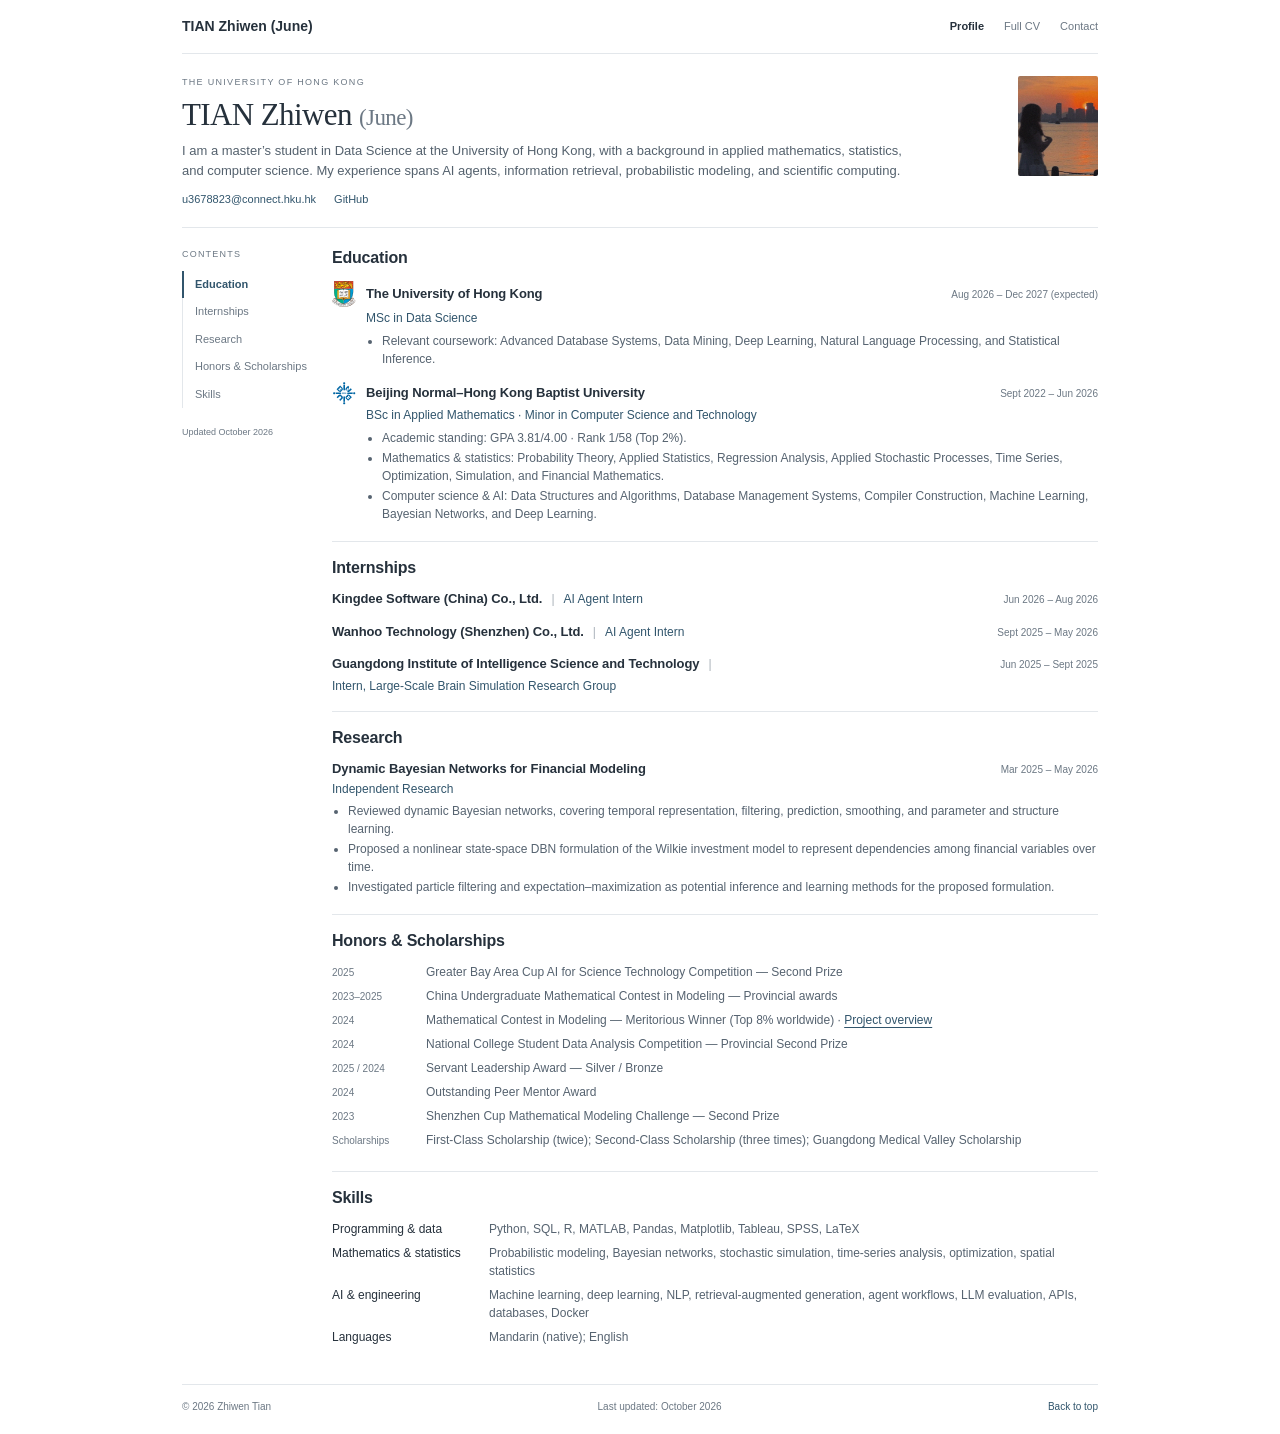
==== index.html @ c97e7b8b "style: narrow page width and sidebar spacing" ====
<!doctype html>
<html lang="en"><head><meta charset="utf-8"><meta name="viewport" content="width=device-width, initial-scale=1"><title>TIAN Zhiwen (June) | Curriculum Vitae</title><meta name="description" content="Zhiwen Tian (June) — MSc in Data Science at the University of Hong Kong. Education, internships, research, and projects."><meta name="theme-color" content="#ffffff"><link rel="icon" href="/favicon.svg" type="image/svg+xml"><link rel="stylesheet" href="/resume.css?v=20261024-width"><script src="/resume.js" defer></script></head><body><a class="skip-link" href="#main">Skip to content</a><div class="site-wrap"><header class="site-header"><a class="site-name" href="/">TIAN Zhiwen (June)</a><nav aria-label="Site navigation"><a href="/">Profile</a><a href="/cv.html">Full CV</a><a href="mailto:u3678823@connect.hku.hk">Contact</a></nav></header><main id="main"><section class="profile-header" id="top"><div><p class="overline">THE UNIVERSITY OF HONG KONG</p><h1>TIAN Zhiwen <span>(June)</span></h1><p class="bio">I am a master’s student in Data Science at the University of Hong Kong, with a background in applied mathematics, statistics, and computer science. My experience spans AI agents, information retrieval, probabilistic modeling, and scientific computing.</p><div class="profile-links"><a href="mailto:u3678823@connect.hku.hk">u3678823@connect.hku.hk</a><a href="https://github.com/quokka-lab">GitHub</a></div></div><img class="portrait" src="/personal.jpg" alt="Zhiwen Tian" width="116" height="144"></section><div class="content-grid"><aside class="section-index"><p>CONTENTS</p><nav aria-label="Main navigation"><a href="#education">Education</a><a href="#internships">Internships</a><a href="#research-experience">Research</a><a href="#awards">Honors &amp; Scholarships</a><a href="#skills">Skills</a></nav><span>Updated October 2026</span></aside><div class="resume-content"><section id="education" class="resume-section" aria-labelledby="heading-education"><h2 id="heading-education">Education</h2><article class="entry"><div class="entry-heading"><h3><span class="school-title"><img class="school-logo" src="/hku-emblem.svg" alt="The University of Hong Kong logo" loading="lazy"><span>The University of Hong Kong</span></span></h3><p class="date">Aug 2026 – Dec 2027 (expected)</p></div><p class="role">MSc in Data Science</p><ul><li>Relevant coursework: Advanced Database Systems, Data Mining, Deep Learning, Natural Language Processing, and Statistical Inference.</li></ul></article><article class="entry"><div class="entry-heading"><h3><span class="school-title"><img class="school-logo" src="/bnbu-emblem.svg" alt="Beijing Normal–Hong Kong Baptist University logo" loading="lazy"><span>Beijing Normal–Hong Kong Baptist University</span></span></h3><p class="date">Sept 2022 – Jun 2026</p></div><p class="role">BSc in Applied Mathematics · Minor in Computer Science and Technology</p><ul><li>Academic standing: GPA 3.81/4.00 · Rank 1/58 (Top 2%).</li><li>Mathematics &amp; statistics: Probability Theory, Applied Statistics, Regression Analysis, Applied Stochastic Processes, Time Series, Optimization, Simulation, and Financial Mathematics.</li><li>Computer science &amp; AI: Data Structures and Algorithms, Database Management Systems, Compiler Construction, Machine Learning, Bayesian Networks, and Deep Learning.</li></ul></article></section><section id="internships" class="resume-section" aria-labelledby="heading-internships"><h2 id="heading-internships">Internships</h2><article class="entry"><div class="entry-heading"><div class="internship-label"><h3>Kingdee Software (China) Co., Ltd.</h3><span class="role-separator" aria-hidden="true">|</span><p class="role">AI Agent Intern</p></div><p class="date">Jun 2026 – Aug 2026</p></div></article><article class="entry"><div class="entry-heading"><div class="internship-label"><h3>Wanhoo Technology (Shenzhen) Co., Ltd.</h3><span class="role-separator" aria-hidden="true">|</span><p class="role">AI Agent Intern</p></div><p class="date">Sept 2025 – May 2026</p></div></article><article class="entry"><div class="entry-heading"><div class="internship-label"><h3>Guangdong Institute of Intelligence Science and Technology</h3><span class="role-separator" aria-hidden="true">|</span><p class="role">Intern, Large-Scale Brain Simulation Research Group</p></div><p class="date">Jun 2025 – Sept 2025</p></div></article></section><section id="research-experience" class="resume-section" aria-labelledby="heading-research-experience"><h2 id="heading-research-experience">Research</h2><article class="entry"><div class="entry-heading"><h3>Dynamic Bayesian Networks for Financial Modeling</h3><p class="date">Mar 2025 – May 2026</p></div><p class="role">Independent Research</p><ul><li>Reviewed dynamic Bayesian networks, covering temporal representation, filtering, prediction, smoothing, and parameter and structure learning.</li><li>Proposed a nonlinear state-space DBN formulation of the Wilkie investment model to represent dependencies among financial variables over time.</li><li>Investigated particle filtering and expectation–maximization as potential inference and learning methods for the proposed formulation.</li></ul></article></section><section id="awards" class="resume-section" aria-labelledby="heading-awards"><h2 id="heading-awards">Honors &amp; Scholarships</h2><ul class="awards-list"><li><span class="award-year">2025</span><span>Greater Bay Area Cup AI for Science Technology Competition — Second Prize</span></li><li><span class="award-year">2023–2025</span><span>China Undergraduate Mathematical Contest in Modeling — Provincial awards</span></li><li><span class="award-year">2024</span><span>Mathematical Contest in Modeling — Meritorious Winner (Top 8% worldwide) · <a href="/mcm.html">Project overview</a></span></li><li><span class="award-year">2024</span><span>National College Student Data Analysis Competition — Provincial Second Prize</span></li><li><span class="award-year">2025 / 2024</span><span>Servant Leadership Award — Silver / Bronze</span></li><li><span class="award-year">2024</span><span>Outstanding Peer Mentor Award</span></li><li><span class="award-year">2023</span><span>Shenzhen Cup Mathematical Modeling Challenge — Second Prize</span></li><li><span class="award-year">Scholarships</span><span>First-Class Scholarship (twice); Second-Class Scholarship (three times); Guangdong Medical Valley Scholarship</span></li></ul></section><section id="skills" class="resume-section" aria-labelledby="heading-skills"><h2 id="heading-skills">Skills</h2><dl class="skills-list"><div><dt>Programming &amp; data</dt><dd>Python, SQL, R, MATLAB, Pandas, Matplotlib, Tableau, SPSS, LaTeX</dd></div><div><dt>Mathematics &amp; statistics</dt><dd>Probabilistic modeling, Bayesian networks, stochastic simulation, time-series analysis, optimization, spatial statistics</dd></div><div><dt>AI &amp; engineering</dt><dd>Machine learning, deep learning, NLP, retrieval-augmented generation, agent workflows, LLM evaluation, APIs, databases, Docker</dd></div><div><dt>Languages</dt><dd>Mandarin (native); English</dd></div></dl></section></div></div></main><footer class="site-footer"><span>© 2026 Zhiwen Tian</span><span>Last updated: October 2026</span><a href="#top">Back to top</a></footer></div></body></html>
---- resume.css ----
:root{--ink:#26313c;--muted:#6c7884;--accent:#31556c;--line:#e3e7eb;--sans:-apple-system,BlinkMacSystemFont,"Segoe UI",Arial,sans-serif}
*{box-sizing:border-box}html{scroll-behavior:smooth;scroll-padding-top:20px}body{margin:0;background:#fff;color:var(--ink);font:13px/1.5 var(--sans);-webkit-font-smoothing:antialiased}a{color:var(--accent);text-decoration:none}a:hover{text-decoration:underline;text-underline-offset:3px}a:focus-visible,button:focus-visible{outline:2px solid var(--accent);outline-offset:3px}[hidden]{display:none!important}
.site-wrap{max-width:980px;margin:auto;padding:0 32px}.skip-link{position:fixed;top:-100px;left:16px;z-index:10;background:white;padding:8px}.skip-link:focus{top:8px}
.site-header{min-height:54px;display:flex;justify-content:space-between;align-items:center;gap:16px;border-bottom:1px solid var(--line)}.site-name{font-size:14px;font-weight:650;color:var(--ink)}.site-header nav{display:flex;gap:20px}.site-header nav a{font-size:11px;color:var(--muted)}.site-header nav a[aria-current]{color:var(--ink);font-weight:600}
.profile-header{display:grid;grid-template-columns:minmax(0,1fr) 80px;gap:32px;padding:22px 0 20px;border-bottom:1px solid var(--line)}.overline{font-size:9px;letter-spacing:1.3px;color:var(--muted);margin:0 0 6px}h1{font:500 31px/1.2 Georgia,serif;letter-spacing:-.6px;margin:0 0 8px}h1 span{font-size:23px;color:var(--muted)}.bio{max-width:740px;margin:0 0 10px;color:#54616d;font-size:13px;line-height:1.55}.portrait{width:80px;height:100px;object-fit:cover;border-radius:2px}.profile-links{display:flex;flex-wrap:wrap;gap:6px 18px;font-size:11px}
.content-grid{display:grid;grid-template-columns:128px minmax(0,1fr);gap:22px;padding-top:20px}.section-index{position:sticky;top:20px;align-self:start;max-height:calc(100dvh - 40px);overflow:auto}.section-index>p{font-size:9px;letter-spacing:1.2px;color:var(--muted);margin:0 0 9px}.section-index nav{display:flex;flex-direction:column;border-left:1px solid var(--line)}.section-index nav a{padding:6px 0 6px 11px;margin-left:-1px;border-left:2px solid transparent;color:var(--muted);font-size:11px;line-height:1.4}.section-index nav a[aria-current]{border-left-color:var(--accent);color:var(--accent);font-weight:600}.section-index nav a:hover{background:#f7f9fa;text-decoration:none}.section-index>span{display:block;font-size:9px;color:var(--muted);margin-top:18px}.resume-content{min-width:0}
.resume-section{padding-bottom:16px;margin-bottom:16px;border-bottom:1px solid var(--line)}.resume-section:last-child{border:0}.resume-section>h2{font-size:16px;line-height:1.3;font-weight:650;letter-spacing:-.2px;margin:0 0 11px}.entry{margin-bottom:14px}.entry:last-child{margin-bottom:0}.entry-heading{display:flex;align-items:baseline;justify-content:space-between;gap:4px 16px}.entry h3{font-size:13px;line-height:1.45;font-weight:600;margin:0;letter-spacing:-.1px}.date{flex-shrink:0;font-size:10px;color:var(--muted);margin:0;font-variant-numeric:tabular-nums}.role{font-size:12px;line-height:1.4;color:var(--accent);margin:2px 0 5px}.entry ul{padding-left:16px;margin:0;color:#566370;font-size:12px;line-height:1.5}.entry li{margin:2px 0}.entry ul:empty{display:none}.school-title{display:flex;align-items:center;gap:9px}.school-logo{display:block;flex:0 0 25px;width:25px;height:28px;object-fit:contain}.school-logo[src*="bnbu"]{width:23px;height:23px;flex-basis:23px;margin:0 1px}#education .entry-heading{align-items:center}#education .role,#education .entry ul{margin-left:34px}
.awards-list{list-style:none;margin:0;padding:0}.awards-list li{display:grid;grid-template-columns:82px minmax(0,1fr);gap:12px;margin-bottom:6px;font-size:12px;color:#566370}.award-year{font-size:10px;color:var(--muted);padding-top:2px}.awards-list a{text-decoration:underline;text-underline-offset:3px}.skills-list{margin:0}.skills-list>div{display:grid;grid-template-columns:145px minmax(0,1fr);gap:12px;margin-bottom:6px;font-size:12px}.skills-list dt{font-weight:500}.skills-list dd{margin:0;color:#566370}.site-footer{display:flex;justify-content:space-between;gap:12px;border-top:1px solid var(--line);padding:14px 0 20px;font-size:10px;color:var(--muted)}
@media(max-width:900px){.entry-heading{display:block}.date{margin-top:3px}#education .date{margin-left:34px}.site-wrap{padding:0 24px}.content-grid{grid-template-columns:120px minmax(0,1fr);gap:24px}.skills-list>div{grid-template-columns:125px minmax(0,1fr)}}
@media(max-width:600px){.site-wrap{padding:0 16px}.site-header{min-height:50px}.site-name{font-size:12px}.site-header nav{gap:12px}.profile-header{grid-template-columns:minmax(0,1fr) 62px;gap:16px;padding:18px 0 16px}.portrait{width:62px;height:78px}h1{font-size:28px}h1 span{font-size:20px}.bio{font-size:12px}.content-grid{grid-template-columns:92px minmax(0,1fr);gap:16px;padding-top:17px}.section-index nav a{font-size:10px;padding:6px 0 6px 8px}.section-index>span{display:none}.resume-section>h2{font-size:15px}.entry h3{font-size:12px}.school-title{gap:7px}.school-logo{flex-basis:22px;width:22px;height:25px}.school-logo[src*="bnbu"]{flex-basis:20px;width:20px;height:20px}#education .role,#education .entry ul,#education .date{margin-left:0}.skills-list>div{display:block}.skills-list dt{margin-bottom:2px}.awards-list li{grid-template-columns:1fr;gap:1px;margin-bottom:7px}.resume-content{overflow-wrap:break-word}.site-footer{flex-wrap:wrap}}
@media(max-width:380px){.portrait{display:none}.profile-header{display:block}.content-grid{grid-template-columns:80px minmax(0,1fr);gap:12px}.site-header nav{gap:8px}}
@media(prefers-reduced-motion:reduce){html{scroll-behavior:auto}}
@media print{@page{margin:16mm}body{font-size:10pt;line-height:1.45}.site-wrap{max-width:none;padding:0}.site-header,.section-index,.portrait,.project-pagination,.site-footer,.skip-link,.profile-links button{display:none!important}.profile-header{display:block;padding:0 0 16px}.overline{font-size:8pt}h1{font-size:25pt}.position{font-size:12pt}.bio{font-size:10pt;line-height:1.5}.content-grid{display:block;padding-top:18px}.resume-section{margin-bottom:16px;padding-bottom:16px}.resume-section>h2{font-size:14pt;margin-bottom:12px;break-after:avoid}.entry,.awards-list li,.skills-list>div{break-inside:avoid}.entry{margin-bottom:16px}.entry h3{font-size:10pt}.entry ul{font-size:9pt;line-height:1.5}.role,.date{font-size:9pt}.entry-heading{display:flex}.entry[hidden]{display:block!important}.report-link{font-size:8pt}.awards-list li,.skills-list>div{font-size:9pt}.profile-links{font-size:9pt}.profile-links a[href$='/cv/']{display:none}a{color:#202936}}

/* Internship: organization | role, with dates aligned to the far right. */
#internships .entry-heading{display:flex;align-items:baseline;justify-content:space-between;gap:6px 20px}
.internship-label{display:flex;align-items:baseline;flex-wrap:wrap;gap:4px 9px;min-width:0}
#internships .role{margin:0}
.role-separator{color:#a9b1b9;font-size:12px}
#internships .date{margin:0;text-align:right;white-space:nowrap;margin-left:auto}
@media(max-width:600px){#internships .entry-heading{flex-wrap:wrap;gap:4px}#internships .date{font-size:10px}.internship-label{gap:3px 6px}}
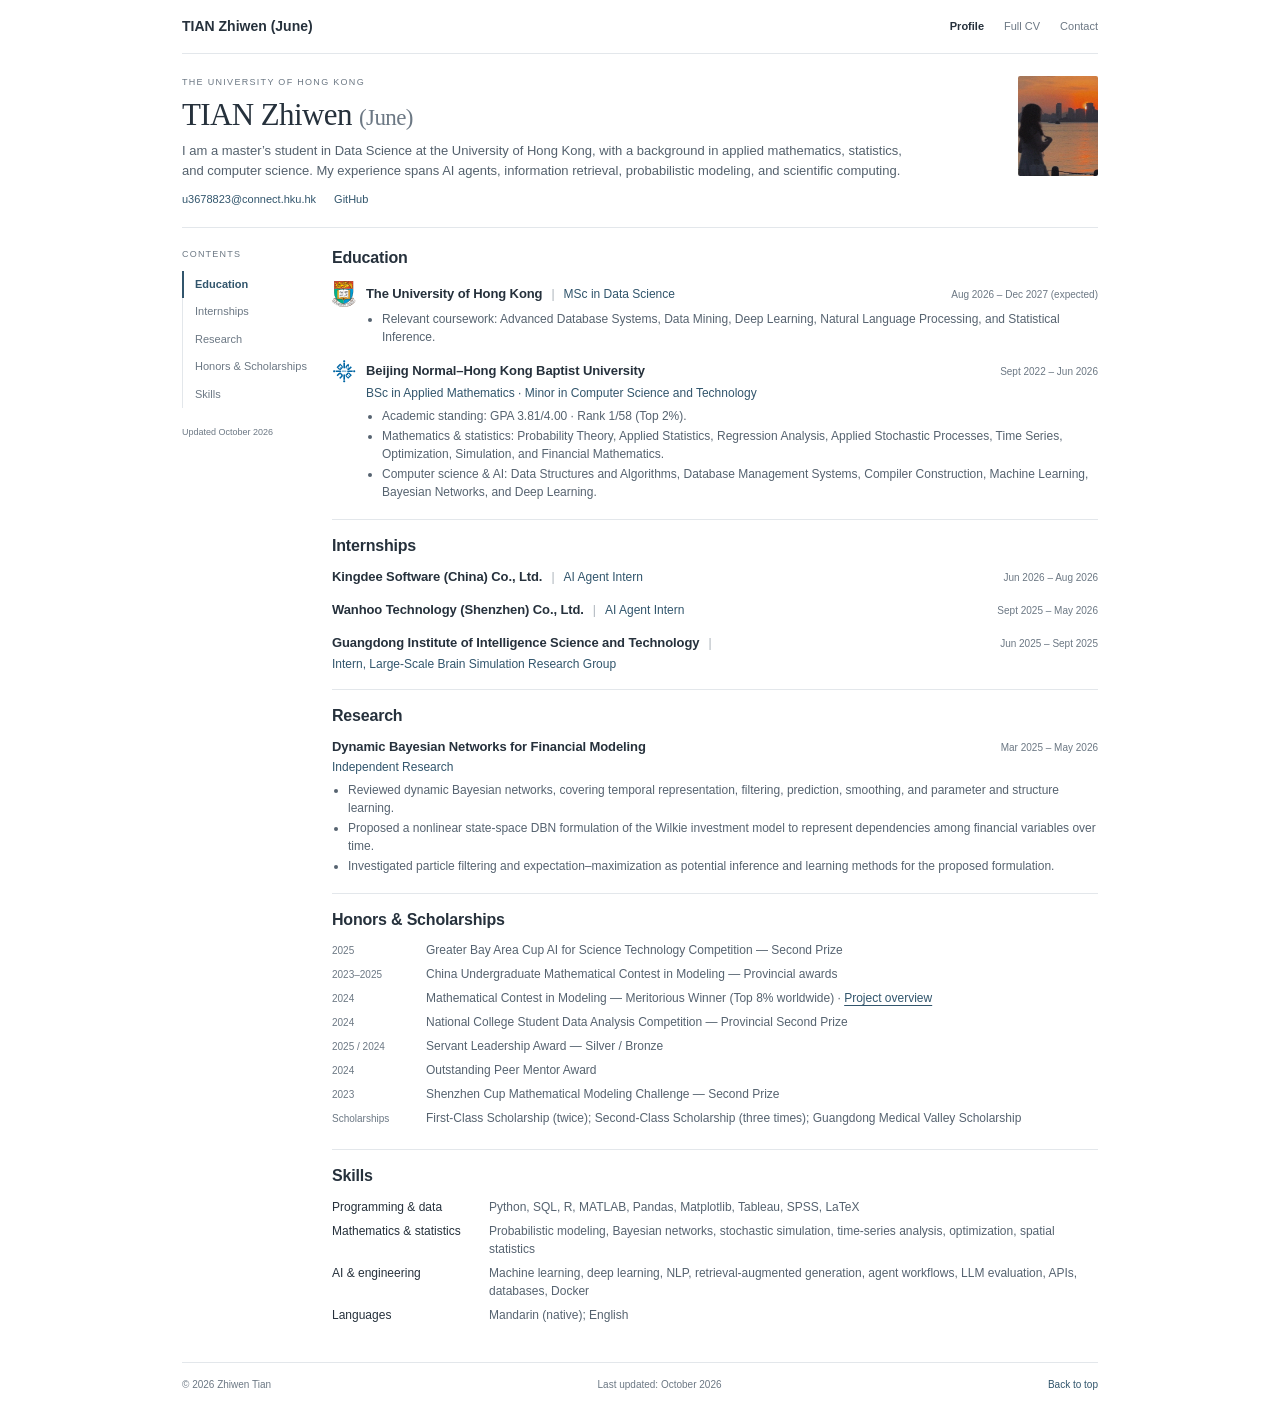
==== commit 0f06e277: "style: align HKU name and degree inline" ====
--- a/index.html
+++ b/index.html
@@ -1,2 +1,2 @@
 <!doctype html>
-<html lang="en"><head><meta charset="utf-8"><meta name="viewport" content="width=device-width, initial-scale=1"><title>TIAN Zhiwen (June) | Curriculum Vitae</title><meta name="description" content="Zhiwen Tian (June) — MSc in Data Science at the University of Hong Kong. Education, internships, research, and projects."><meta name="theme-color" content="#ffffff"><link rel="icon" href="/favicon.svg" type="image/svg+xml"><link rel="stylesheet" href="/resume.css?v=20261024-width"><script src="/resume.js" defer></script></head><body><a class="skip-link" href="#main">Skip to content</a><div class="site-wrap"><header class="site-header"><a class="site-name" href="/">TIAN Zhiwen (June)</a><nav aria-label="Site navigation"><a href="/">Profile</a><a href="/cv.html">Full CV</a><a href="mailto:u3678823@connect.hku.hk">Contact</a></nav></header><main id="main"><section class="profile-header" id="top"><div><p class="overline">THE UNIVERSITY OF HONG KONG</p><h1>TIAN Zhiwen <span>(June)</span></h1><p class="bio">I am a master’s student in Data Science at the University of Hong Kong, with a background in applied mathematics, statistics, and computer science. My experience spans AI agents, information retrieval, probabilistic modeling, and scientific computing.</p><div class="profile-links"><a href="mailto:u3678823@connect.hku.hk">u3678823@connect.hku.hk</a><a href="https://github.com/quokka-lab">GitHub</a></div></div><img class="portrait" src="/personal.jpg" alt="Zhiwen Tian" width="116" height="144"></section><div class="content-grid"><aside class="section-index"><p>CONTENTS</p><nav aria-label="Main navigation"><a href="#education">Education</a><a href="#internships">Internships</a><a href="#research-experience">Research</a><a href="#awards">Honors &amp; Scholarships</a><a href="#skills">Skills</a></nav><span>Updated October 2026</span></aside><div class="resume-content"><section id="education" class="resume-section" aria-labelledby="heading-education"><h2 id="heading-education">Education</h2><article class="entry"><div class="entry-heading"><h3><span class="school-title"><img class="school-logo" src="/hku-emblem.svg" alt="The University of Hong Kong logo" loading="lazy"><span>The University of Hong Kong</span></span></h3><p class="date">Aug 2026 – Dec 2027 (expected)</p></div><p class="role">MSc in Data Science</p><ul><li>Relevant coursework: Advanced Database Systems, Data Mining, Deep Learning, Natural Language Processing, and Statistical Inference.</li></ul></article><article class="entry"><div class="entry-heading"><h3><span class="school-title"><img class="school-logo" src="/bnbu-emblem.svg" alt="Beijing Normal–Hong Kong Baptist University logo" loading="lazy"><span>Beijing Normal–Hong Kong Baptist University</span></span></h3><p class="date">Sept 2022 – Jun 2026</p></div><p class="role">BSc in Applied Mathematics · Minor in Computer Science and Technology</p><ul><li>Academic standing: GPA 3.81/4.00 · Rank 1/58 (Top 2%).</li><li>Mathematics &amp; statistics: Probability Theory, Applied Statistics, Regression Analysis, Applied Stochastic Processes, Time Series, Optimization, Simulation, and Financial Mathematics.</li><li>Computer science &amp; AI: Data Structures and Algorithms, Database Management Systems, Compiler Construction, Machine Learning, Bayesian Networks, and Deep Learning.</li></ul></article></section><section id="internships" class="resume-section" aria-labelledby="heading-internships"><h2 id="heading-internships">Internships</h2><article class="entry"><div class="entry-heading"><div class="internship-label"><h3>Kingdee Software (China) Co., Ltd.</h3><span class="role-separator" aria-hidden="true">|</span><p class="role">AI Agent Intern</p></div><p class="date">Jun 2026 – Aug 2026</p></div></article><article class="entry"><div class="entry-heading"><div class="internship-label"><h3>Wanhoo Technology (Shenzhen) Co., Ltd.</h3><span class="role-separator" aria-hidden="true">|</span><p class="role">AI Agent Intern</p></div><p class="date">Sept 2025 – May 2026</p></div></article><article class="entry"><div class="entry-heading"><div class="internship-label"><h3>Guangdong Institute of Intelligence Science and Technology</h3><span class="role-separator" aria-hidden="true">|</span><p class="role">Intern, Large-Scale Brain Simulation Research Group</p></div><p class="date">Jun 2025 – Sept 2025</p></div></article></section><section id="research-experience" class="resume-section" aria-labelledby="heading-research-experience"><h2 id="heading-research-experience">Research</h2><article class="entry"><div class="entry-heading"><h3>Dynamic Bayesian Networks for Financial Modeling</h3><p class="date">Mar 2025 – May 2026</p></div><p class="role">Independent Research</p><ul><li>Reviewed dynamic Bayesian networks, covering temporal representation, filtering, prediction, smoothing, and parameter and structure learning.</li><li>Proposed a nonlinear state-space DBN formulation of the Wilkie investment model to represent dependencies among financial variables over time.</li><li>Investigated particle filtering and expectation–maximization as potential inference and learning methods for the proposed formulation.</li></ul></article></section><section id="awards" class="resume-section" aria-labelledby="heading-awards"><h2 id="heading-awards">Honors &amp; Scholarships</h2><ul class="awards-list"><li><span class="award-year">2025</span><span>Greater Bay Area Cup AI for Science Technology Competition — Second Prize</span></li><li><span class="award-year">2023–2025</span><span>China Undergraduate Mathematical Contest in Modeling — Provincial awards</span></li><li><span class="award-year">2024</span><span>Mathematical Contest in Modeling — Meritorious Winner (Top 8% worldwide) · <a href="/mcm.html">Project overview</a></span></li><li><span class="award-year">2024</span><span>National College Student Data Analysis Competition — Provincial Second Prize</span></li><li><span class="award-year">2025 / 2024</span><span>Servant Leadership Award — Silver / Bronze</span></li><li><span class="award-year">2024</span><span>Outstanding Peer Mentor Award</span></li><li><span class="award-year">2023</span><span>Shenzhen Cup Mathematical Modeling Challenge — Second Prize</span></li><li><span class="award-year">Scholarships</span><span>First-Class Scholarship (twice); Second-Class Scholarship (three times); Guangdong Medical Valley Scholarship</span></li></ul></section><section id="skills" class="resume-section" aria-labelledby="heading-skills"><h2 id="heading-skills">Skills</h2><dl class="skills-list"><div><dt>Programming &amp; data</dt><dd>Python, SQL, R, MATLAB, Pandas, Matplotlib, Tableau, SPSS, LaTeX</dd></div><div><dt>Mathematics &amp; statistics</dt><dd>Probabilistic modeling, Bayesian networks, stochastic simulation, time-series analysis, optimization, spatial statistics</dd></div><div><dt>AI &amp; engineering</dt><dd>Machine learning, deep learning, NLP, retrieval-augmented generation, agent workflows, LLM evaluation, APIs, databases, Docker</dd></div><div><dt>Languages</dt><dd>Mandarin (native); English</dd></div></dl></section></div></div></main><footer class="site-footer"><span>© 2026 Zhiwen Tian</span><span>Last updated: October 2026</span><a href="#top">Back to top</a></footer></div></body></html>+<html lang="en"><head><meta charset="utf-8"><meta name="viewport" content="width=device-width, initial-scale=1"><title>TIAN Zhiwen (June) | Curriculum Vitae</title><meta name="description" content="Zhiwen Tian (June) — MSc in Data Science at the University of Hong Kong. Education, internships, research, and projects."><meta name="theme-color" content="#ffffff"><link rel="icon" href="/favicon.svg" type="image/svg+xml"><link rel="stylesheet" href="/resume.css?v=20261024-degree"><script src="/resume.js" defer></script></head><body><a class="skip-link" href="#main">Skip to content</a><div class="site-wrap"><header class="site-header"><a class="site-name" href="/">TIAN Zhiwen (June)</a><nav aria-label="Site navigation"><a href="/">Profile</a><a href="/cv.html">Full CV</a><a href="mailto:u3678823@connect.hku.hk">Contact</a></nav></header><main id="main"><section class="profile-header" id="top"><div><p class="overline">THE UNIVERSITY OF HONG KONG</p><h1>TIAN Zhiwen <span>(June)</span></h1><p class="bio">I am a master’s student in Data Science at the University of Hong Kong, with a background in applied mathematics, statistics, and computer science. My experience spans AI agents, information retrieval, probabilistic modeling, and scientific computing.</p><div class="profile-links"><a href="mailto:u3678823@connect.hku.hk">u3678823@connect.hku.hk</a><a href="https://github.com/quokka-lab">GitHub</a></div></div><img class="portrait" src="/personal.jpg" alt="Zhiwen Tian" width="116" height="144"></section><div class="content-grid"><aside class="section-index"><p>CONTENTS</p><nav aria-label="Main navigation"><a href="#education">Education</a><a href="#internships">Internships</a><a href="#research-experience">Research</a><a href="#awards">Honors &amp; Scholarships</a><a href="#skills">Skills</a></nav><span>Updated October 2026</span></aside><div class="resume-content"><section id="education" class="resume-section" aria-labelledby="heading-education"><h2 id="heading-education">Education</h2><article class="entry"><div class="entry-heading"><div class="degree-label"><h3><span class="school-title"><img class="school-logo" src="/hku-emblem.svg" alt="The University of Hong Kong logo" loading="lazy"><span>The University of Hong Kong</span></span></h3><span class="role-separator" aria-hidden="true">|</span><p class="role">MSc in Data Science</p></div><p class="date">Aug 2026 – Dec 2027 (expected)</p></div><ul><li>Relevant coursework: Advanced Database Systems, Data Mining, Deep Learning, Natural Language Processing, and Statistical Inference.</li></ul></article><article class="entry"><div class="entry-heading"><h3><span class="school-title"><img class="school-logo" src="/bnbu-emblem.svg" alt="Beijing Normal–Hong Kong Baptist University logo" loading="lazy"><span>Beijing Normal–Hong Kong Baptist University</span></span></h3><p class="date">Sept 2022 – Jun 2026</p></div><p class="role">BSc in Applied Mathematics · Minor in Computer Science and Technology</p><ul><li>Academic standing: GPA 3.81/4.00 · Rank 1/58 (Top 2%).</li><li>Mathematics &amp; statistics: Probability Theory, Applied Statistics, Regression Analysis, Applied Stochastic Processes, Time Series, Optimization, Simulation, and Financial Mathematics.</li><li>Computer science &amp; AI: Data Structures and Algorithms, Database Management Systems, Compiler Construction, Machine Learning, Bayesian Networks, and Deep Learning.</li></ul></article></section><section id="internships" class="resume-section" aria-labelledby="heading-internships"><h2 id="heading-internships">Internships</h2><article class="entry"><div class="entry-heading"><div class="internship-label"><h3>Kingdee Software (China) Co., Ltd.</h3><span class="role-separator" aria-hidden="true">|</span><p class="role">AI Agent Intern</p></div><p class="date">Jun 2026 – Aug 2026</p></div></article><article class="entry"><div class="entry-heading"><div class="internship-label"><h3>Wanhoo Technology (Shenzhen) Co., Ltd.</h3><span class="role-separator" aria-hidden="true">|</span><p class="role">AI Agent Intern</p></div><p class="date">Sept 2025 – May 2026</p></div></article><article class="entry"><div class="entry-heading"><div class="internship-label"><h3>Guangdong Institute of Intelligence Science and Technology</h3><span class="role-separator" aria-hidden="true">|</span><p class="role">Intern, Large-Scale Brain Simulation Research Group</p></div><p class="date">Jun 2025 – Sept 2025</p></div></article></section><section id="research-experience" class="resume-section" aria-labelledby="heading-research-experience"><h2 id="heading-research-experience">Research</h2><article class="entry"><div class="entry-heading"><h3>Dynamic Bayesian Networks for Financial Modeling</h3><p class="date">Mar 2025 – May 2026</p></div><p class="role">Independent Research</p><ul><li>Reviewed dynamic Bayesian networks, covering temporal representation, filtering, prediction, smoothing, and parameter and structure learning.</li><li>Proposed a nonlinear state-space DBN formulation of the Wilkie investment model to represent dependencies among financial variables over time.</li><li>Investigated particle filtering and expectation–maximization as potential inference and learning methods for the proposed formulation.</li></ul></article></section><section id="awards" class="resume-section" aria-labelledby="heading-awards"><h2 id="heading-awards">Honors &amp; Scholarships</h2><ul class="awards-list"><li><span class="award-year">2025</span><span>Greater Bay Area Cup AI for Science Technology Competition — Second Prize</span></li><li><span class="award-year">2023–2025</span><span>China Undergraduate Mathematical Contest in Modeling — Provincial awards</span></li><li><span class="award-year">2024</span><span>Mathematical Contest in Modeling — Meritorious Winner (Top 8% worldwide) · <a href="/mcm.html">Project overview</a></span></li><li><span class="award-year">2024</span><span>National College Student Data Analysis Competition — Provincial Second Prize</span></li><li><span class="award-year">2025 / 2024</span><span>Servant Leadership Award — Silver / Bronze</span></li><li><span class="award-year">2024</span><span>Outstanding Peer Mentor Award</span></li><li><span class="award-year">2023</span><span>Shenzhen Cup Mathematical Modeling Challenge — Second Prize</span></li><li><span class="award-year">Scholarships</span><span>First-Class Scholarship (twice); Second-Class Scholarship (three times); Guangdong Medical Valley Scholarship</span></li></ul></section><section id="skills" class="resume-section" aria-labelledby="heading-skills"><h2 id="heading-skills">Skills</h2><dl class="skills-list"><div><dt>Programming &amp; data</dt><dd>Python, SQL, R, MATLAB, Pandas, Matplotlib, Tableau, SPSS, LaTeX</dd></div><div><dt>Mathematics &amp; statistics</dt><dd>Probabilistic modeling, Bayesian networks, stochastic simulation, time-series analysis, optimization, spatial statistics</dd></div><div><dt>AI &amp; engineering</dt><dd>Machine learning, deep learning, NLP, retrieval-augmented generation, agent workflows, LLM evaluation, APIs, databases, Docker</dd></div><div><dt>Languages</dt><dd>Mandarin (native); English</dd></div></dl></section></div></div></main><footer class="site-footer"><span>© 2026 Zhiwen Tian</span><span>Last updated: October 2026</span><a href="#top">Back to top</a></footer></div></body></html>
--- a/resume.css
+++ b/resume.css
@@ -20,3 +20,5 @@
 .role-separator{color:#a9b1b9;font-size:12px}
 #internships .date{margin:0;text-align:right;white-space:nowrap;margin-left:auto}
 @media(max-width:600px){#internships .entry-heading{flex-wrap:wrap;gap:4px}#internships .date{font-size:10px}.internship-label{gap:3px 6px}}
+
+.degree-label{display:flex;align-items:center;flex-wrap:wrap;gap:4px 9px;min-width:0}#education .degree-label .role{margin:0}#education .degree-label+.date{margin-left:auto}@media(max-width:900px){#education .degree-label+.date{margin-left:34px;margin-top:3px}}@media(max-width:600px){.degree-label{gap:3px 6px}#education .degree-label+.date{margin-left:0}}
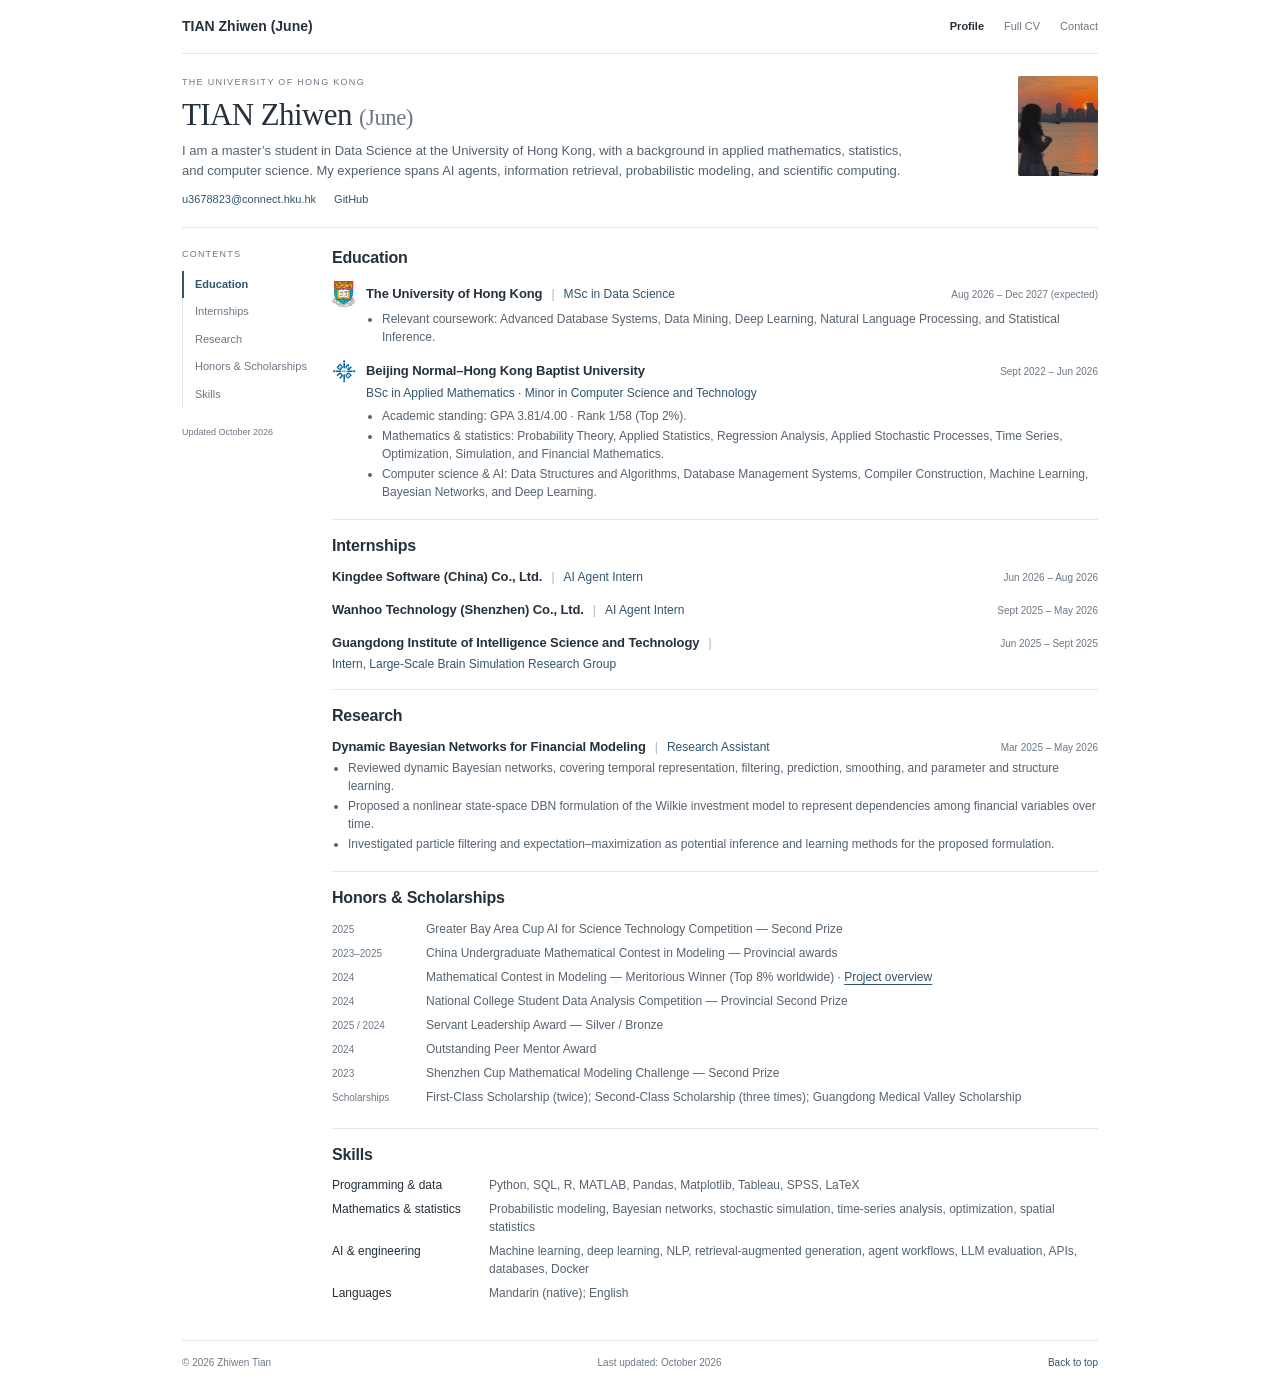
==== commit ddc8f020: "content: show Research Assistant alongside DBN research title" ====
--- a/index.html
+++ b/index.html
@@ -1,2 +1,2 @@
 <!doctype html>
-<html lang="en"><head><meta charset="utf-8"><meta name="viewport" content="width=device-width, initial-scale=1"><title>TIAN Zhiwen (June) | Curriculum Vitae</title><meta name="description" content="Zhiwen Tian (June) — MSc in Data Science at the University of Hong Kong. Education, internships, research, and projects."><meta name="theme-color" content="#ffffff"><link rel="icon" href="/favicon.svg" type="image/svg+xml"><link rel="stylesheet" href="/resume.css?v=20261024-degree"><script src="/resume.js" defer></script></head><body><a class="skip-link" href="#main">Skip to content</a><div class="site-wrap"><header class="site-header"><a class="site-name" href="/">TIAN Zhiwen (June)</a><nav aria-label="Site navigation"><a href="/">Profile</a><a href="/cv.html">Full CV</a><a href="mailto:u3678823@connect.hku.hk">Contact</a></nav></header><main id="main"><section class="profile-header" id="top"><div><p class="overline">THE UNIVERSITY OF HONG KONG</p><h1>TIAN Zhiwen <span>(June)</span></h1><p class="bio">I am a master’s student in Data Science at the University of Hong Kong, with a background in applied mathematics, statistics, and computer science. My experience spans AI agents, information retrieval, probabilistic modeling, and scientific computing.</p><div class="profile-links"><a href="mailto:u3678823@connect.hku.hk">u3678823@connect.hku.hk</a><a href="https://github.com/quokka-lab">GitHub</a></div></div><img class="portrait" src="/personal.jpg" alt="Zhiwen Tian" width="116" height="144"></section><div class="content-grid"><aside class="section-index"><p>CONTENTS</p><nav aria-label="Main navigation"><a href="#education">Education</a><a href="#internships">Internships</a><a href="#research-experience">Research</a><a href="#awards">Honors &amp; Scholarships</a><a href="#skills">Skills</a></nav><span>Updated October 2026</span></aside><div class="resume-content"><section id="education" class="resume-section" aria-labelledby="heading-education"><h2 id="heading-education">Education</h2><article class="entry"><div class="entry-heading"><div class="degree-label"><h3><span class="school-title"><img class="school-logo" src="/hku-emblem.svg" alt="The University of Hong Kong logo" loading="lazy"><span>The University of Hong Kong</span></span></h3><span class="role-separator" aria-hidden="true">|</span><p class="role">MSc in Data Science</p></div><p class="date">Aug 2026 – Dec 2027 (expected)</p></div><ul><li>Relevant coursework: Advanced Database Systems, Data Mining, Deep Learning, Natural Language Processing, and Statistical Inference.</li></ul></article><article class="entry"><div class="entry-heading"><h3><span class="school-title"><img class="school-logo" src="/bnbu-emblem.svg" alt="Beijing Normal–Hong Kong Baptist University logo" loading="lazy"><span>Beijing Normal–Hong Kong Baptist University</span></span></h3><p class="date">Sept 2022 – Jun 2026</p></div><p class="role">BSc in Applied Mathematics · Minor in Computer Science and Technology</p><ul><li>Academic standing: GPA 3.81/4.00 · Rank 1/58 (Top 2%).</li><li>Mathematics &amp; statistics: Probability Theory, Applied Statistics, Regression Analysis, Applied Stochastic Processes, Time Series, Optimization, Simulation, and Financial Mathematics.</li><li>Computer science &amp; AI: Data Structures and Algorithms, Database Management Systems, Compiler Construction, Machine Learning, Bayesian Networks, and Deep Learning.</li></ul></article></section><section id="internships" class="resume-section" aria-labelledby="heading-internships"><h2 id="heading-internships">Internships</h2><article class="entry"><div class="entry-heading"><div class="internship-label"><h3>Kingdee Software (China) Co., Ltd.</h3><span class="role-separator" aria-hidden="true">|</span><p class="role">AI Agent Intern</p></div><p class="date">Jun 2026 – Aug 2026</p></div></article><article class="entry"><div class="entry-heading"><div class="internship-label"><h3>Wanhoo Technology (Shenzhen) Co., Ltd.</h3><span class="role-separator" aria-hidden="true">|</span><p class="role">AI Agent Intern</p></div><p class="date">Sept 2025 – May 2026</p></div></article><article class="entry"><div class="entry-heading"><div class="internship-label"><h3>Guangdong Institute of Intelligence Science and Technology</h3><span class="role-separator" aria-hidden="true">|</span><p class="role">Intern, Large-Scale Brain Simulation Research Group</p></div><p class="date">Jun 2025 – Sept 2025</p></div></article></section><section id="research-experience" class="resume-section" aria-labelledby="heading-research-experience"><h2 id="heading-research-experience">Research</h2><article class="entry"><div class="entry-heading"><h3>Dynamic Bayesian Networks for Financial Modeling</h3><p class="date">Mar 2025 – May 2026</p></div><p class="role">Independent Research</p><ul><li>Reviewed dynamic Bayesian networks, covering temporal representation, filtering, prediction, smoothing, and parameter and structure learning.</li><li>Proposed a nonlinear state-space DBN formulation of the Wilkie investment model to represent dependencies among financial variables over time.</li><li>Investigated particle filtering and expectation–maximization as potential inference and learning methods for the proposed formulation.</li></ul></article></section><section id="awards" class="resume-section" aria-labelledby="heading-awards"><h2 id="heading-awards">Honors &amp; Scholarships</h2><ul class="awards-list"><li><span class="award-year">2025</span><span>Greater Bay Area Cup AI for Science Technology Competition — Second Prize</span></li><li><span class="award-year">2023–2025</span><span>China Undergraduate Mathematical Contest in Modeling — Provincial awards</span></li><li><span class="award-year">2024</span><span>Mathematical Contest in Modeling — Meritorious Winner (Top 8% worldwide) · <a href="/mcm.html">Project overview</a></span></li><li><span class="award-year">2024</span><span>National College Student Data Analysis Competition — Provincial Second Prize</span></li><li><span class="award-year">2025 / 2024</span><span>Servant Leadership Award — Silver / Bronze</span></li><li><span class="award-year">2024</span><span>Outstanding Peer Mentor Award</span></li><li><span class="award-year">2023</span><span>Shenzhen Cup Mathematical Modeling Challenge — Second Prize</span></li><li><span class="award-year">Scholarships</span><span>First-Class Scholarship (twice); Second-Class Scholarship (three times); Guangdong Medical Valley Scholarship</span></li></ul></section><section id="skills" class="resume-section" aria-labelledby="heading-skills"><h2 id="heading-skills">Skills</h2><dl class="skills-list"><div><dt>Programming &amp; data</dt><dd>Python, SQL, R, MATLAB, Pandas, Matplotlib, Tableau, SPSS, LaTeX</dd></div><div><dt>Mathematics &amp; statistics</dt><dd>Probabilistic modeling, Bayesian networks, stochastic simulation, time-series analysis, optimization, spatial statistics</dd></div><div><dt>AI &amp; engineering</dt><dd>Machine learning, deep learning, NLP, retrieval-augmented generation, agent workflows, LLM evaluation, APIs, databases, Docker</dd></div><div><dt>Languages</dt><dd>Mandarin (native); English</dd></div></dl></section></div></div></main><footer class="site-footer"><span>© 2026 Zhiwen Tian</span><span>Last updated: October 2026</span><a href="#top">Back to top</a></footer></div></body></html>+<html lang="en"><head><meta charset="utf-8"><meta name="viewport" content="width=device-width, initial-scale=1"><title>TIAN Zhiwen (June) | Curriculum Vitae</title><meta name="description" content="Zhiwen Tian (June) — MSc in Data Science at the University of Hong Kong. Education, internships, research, and projects."><meta name="theme-color" content="#ffffff"><link rel="icon" href="/favicon.svg" type="image/svg+xml"><link rel="stylesheet" href="/resume.css?v=20261024-research-role"><script src="/resume.js" defer></script></head><body><a class="skip-link" href="#main">Skip to content</a><div class="site-wrap"><header class="site-header"><a class="site-name" href="/">TIAN Zhiwen (June)</a><nav aria-label="Site navigation"><a href="/">Profile</a><a href="/cv.html">Full CV</a><a href="mailto:u3678823@connect.hku.hk">Contact</a></nav></header><main id="main"><section class="profile-header" id="top"><div><p class="overline">THE UNIVERSITY OF HONG KONG</p><h1>TIAN Zhiwen <span>(June)</span></h1><p class="bio">I am a master’s student in Data Science at the University of Hong Kong, with a background in applied mathematics, statistics, and computer science. My experience spans AI agents, information retrieval, probabilistic modeling, and scientific computing.</p><div class="profile-links"><a href="mailto:u3678823@connect.hku.hk">u3678823@connect.hku.hk</a><a href="https://github.com/quokka-lab">GitHub</a></div></div><img class="portrait" src="/personal.jpg" alt="Zhiwen Tian" width="116" height="144"></section><div class="content-grid"><aside class="section-index"><p>CONTENTS</p><nav aria-label="Main navigation"><a href="#education">Education</a><a href="#internships">Internships</a><a href="#research-experience">Research</a><a href="#awards">Honors &amp; Scholarships</a><a href="#skills">Skills</a></nav><span>Updated October 2026</span></aside><div class="resume-content"><section id="education" class="resume-section" aria-labelledby="heading-education"><h2 id="heading-education">Education</h2><article class="entry"><div class="entry-heading"><div class="degree-label"><h3><span class="school-title"><img class="school-logo" src="/hku-emblem.svg" alt="The University of Hong Kong logo" loading="lazy"><span>The University of Hong Kong</span></span></h3><span class="role-separator" aria-hidden="true">|</span><p class="role">MSc in Data Science</p></div><p class="date">Aug 2026 – Dec 2027 (expected)</p></div><ul><li>Relevant coursework: Advanced Database Systems, Data Mining, Deep Learning, Natural Language Processing, and Statistical Inference.</li></ul></article><article class="entry"><div class="entry-heading"><h3><span class="school-title"><img class="school-logo" src="/bnbu-emblem.svg" alt="Beijing Normal–Hong Kong Baptist University logo" loading="lazy"><span>Beijing Normal–Hong Kong Baptist University</span></span></h3><p class="date">Sept 2022 – Jun 2026</p></div><p class="role">BSc in Applied Mathematics · Minor in Computer Science and Technology</p><ul><li>Academic standing: GPA 3.81/4.00 · Rank 1/58 (Top 2%).</li><li>Mathematics &amp; statistics: Probability Theory, Applied Statistics, Regression Analysis, Applied Stochastic Processes, Time Series, Optimization, Simulation, and Financial Mathematics.</li><li>Computer science &amp; AI: Data Structures and Algorithms, Database Management Systems, Compiler Construction, Machine Learning, Bayesian Networks, and Deep Learning.</li></ul></article></section><section id="internships" class="resume-section" aria-labelledby="heading-internships"><h2 id="heading-internships">Internships</h2><article class="entry"><div class="entry-heading"><div class="internship-label"><h3>Kingdee Software (China) Co., Ltd.</h3><span class="role-separator" aria-hidden="true">|</span><p class="role">AI Agent Intern</p></div><p class="date">Jun 2026 – Aug 2026</p></div></article><article class="entry"><div class="entry-heading"><div class="internship-label"><h3>Wanhoo Technology (Shenzhen) Co., Ltd.</h3><span class="role-separator" aria-hidden="true">|</span><p class="role">AI Agent Intern</p></div><p class="date">Sept 2025 – May 2026</p></div></article><article class="entry"><div class="entry-heading"><div class="internship-label"><h3>Guangdong Institute of Intelligence Science and Technology</h3><span class="role-separator" aria-hidden="true">|</span><p class="role">Intern, Large-Scale Brain Simulation Research Group</p></div><p class="date">Jun 2025 – Sept 2025</p></div></article></section><section id="research-experience" class="resume-section" aria-labelledby="heading-research-experience"><h2 id="heading-research-experience">Research</h2><article class="entry"><div class="entry-heading"><div class="internship-label"><h3>Dynamic Bayesian Networks for Financial Modeling</h3><span class="role-separator" aria-hidden="true">|</span><p class="role">Research Assistant</p></div><p class="date">Mar 2025 – May 2026</p></div><ul><li>Reviewed dynamic Bayesian networks, covering temporal representation, filtering, prediction, smoothing, and parameter and structure learning.</li><li>Proposed a nonlinear state-space DBN formulation of the Wilkie investment model to represent dependencies among financial variables over time.</li><li>Investigated particle filtering and expectation–maximization as potential inference and learning methods for the proposed formulation.</li></ul></article></section><section id="awards" class="resume-section" aria-labelledby="heading-awards"><h2 id="heading-awards">Honors &amp; Scholarships</h2><ul class="awards-list"><li><span class="award-year">2025</span><span>Greater Bay Area Cup AI for Science Technology Competition — Second Prize</span></li><li><span class="award-year">2023–2025</span><span>China Undergraduate Mathematical Contest in Modeling — Provincial awards</span></li><li><span class="award-year">2024</span><span>Mathematical Contest in Modeling — Meritorious Winner (Top 8% worldwide) · <a href="/mcm.html">Project overview</a></span></li><li><span class="award-year">2024</span><span>National College Student Data Analysis Competition — Provincial Second Prize</span></li><li><span class="award-year">2025 / 2024</span><span>Servant Leadership Award — Silver / Bronze</span></li><li><span class="award-year">2024</span><span>Outstanding Peer Mentor Award</span></li><li><span class="award-year">2023</span><span>Shenzhen Cup Mathematical Modeling Challenge — Second Prize</span></li><li><span class="award-year">Scholarships</span><span>First-Class Scholarship (twice); Second-Class Scholarship (three times); Guangdong Medical Valley Scholarship</span></li></ul></section><section id="skills" class="resume-section" aria-labelledby="heading-skills"><h2 id="heading-skills">Skills</h2><dl class="skills-list"><div><dt>Programming &amp; data</dt><dd>Python, SQL, R, MATLAB, Pandas, Matplotlib, Tableau, SPSS, LaTeX</dd></div><div><dt>Mathematics &amp; statistics</dt><dd>Probabilistic modeling, Bayesian networks, stochastic simulation, time-series analysis, optimization, spatial statistics</dd></div><div><dt>AI &amp; engineering</dt><dd>Machine learning, deep learning, NLP, retrieval-augmented generation, agent workflows, LLM evaluation, APIs, databases, Docker</dd></div><div><dt>Languages</dt><dd>Mandarin (native); English</dd></div></dl></section></div></div></main><footer class="site-footer"><span>© 2026 Zhiwen Tian</span><span>Last updated: October 2026</span><a href="#top">Back to top</a></footer></div></body></html>
--- a/resume.css
+++ b/resume.css
@@ -22,3 +22,5 @@
 @media(max-width:600px){#internships .entry-heading{flex-wrap:wrap;gap:4px}#internships .date{font-size:10px}.internship-label{gap:3px 6px}}
 
 .degree-label{display:flex;align-items:center;flex-wrap:wrap;gap:4px 9px;min-width:0}#education .degree-label .role{margin:0}#education .degree-label+.date{margin-left:auto}@media(max-width:900px){#education .degree-label+.date{margin-left:34px;margin-top:3px}}@media(max-width:600px){.degree-label{gap:3px 6px}#education .degree-label+.date{margin-left:0}}
+
+#research-experience .internship-label .role{margin:0}#research-experience .entry-heading{display:flex;justify-content:space-between;align-items:baseline;gap:4px 16px;flex-wrap:wrap}#research-experience .date{margin-left:auto;text-align:right}
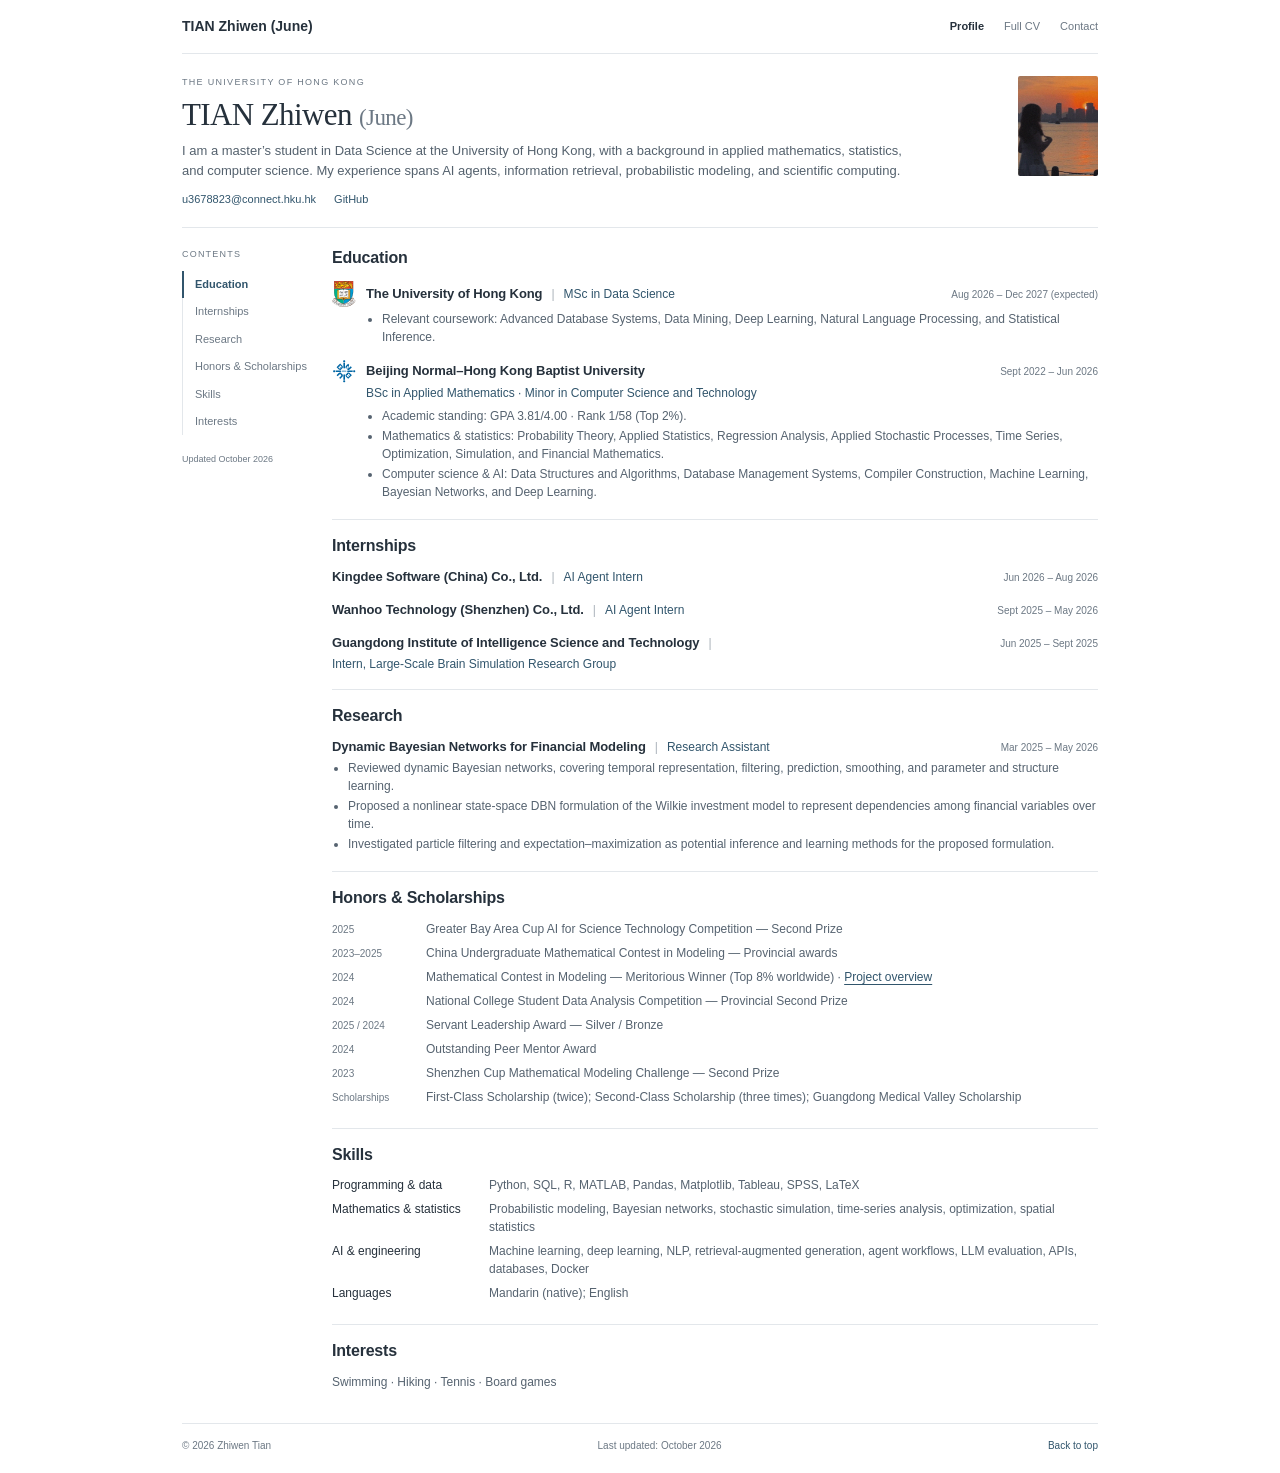
==== commit 887dc728: "content: add swimming hiking tennis and board games" ====
--- a/index.html
+++ b/index.html
@@ -1,2 +1,2 @@
 <!doctype html>
-<html lang="en"><head><meta charset="utf-8"><meta name="viewport" content="width=device-width, initial-scale=1"><title>TIAN Zhiwen (June) | Curriculum Vitae</title><meta name="description" content="Zhiwen Tian (June) — MSc in Data Science at the University of Hong Kong. Education, internships, research, and projects."><meta name="theme-color" content="#ffffff"><link rel="icon" href="/favicon.svg" type="image/svg+xml"><link rel="stylesheet" href="/resume.css?v=20261024-research-role"><script src="/resume.js" defer></script></head><body><a class="skip-link" href="#main">Skip to content</a><div class="site-wrap"><header class="site-header"><a class="site-name" href="/">TIAN Zhiwen (June)</a><nav aria-label="Site navigation"><a href="/">Profile</a><a href="/cv.html">Full CV</a><a href="mailto:u3678823@connect.hku.hk">Contact</a></nav></header><main id="main"><section class="profile-header" id="top"><div><p class="overline">THE UNIVERSITY OF HONG KONG</p><h1>TIAN Zhiwen <span>(June)</span></h1><p class="bio">I am a master’s student in Data Science at the University of Hong Kong, with a background in applied mathematics, statistics, and computer science. My experience spans AI agents, information retrieval, probabilistic modeling, and scientific computing.</p><div class="profile-links"><a href="mailto:u3678823@connect.hku.hk">u3678823@connect.hku.hk</a><a href="https://github.com/quokka-lab">GitHub</a></div></div><img class="portrait" src="/personal.jpg" alt="Zhiwen Tian" width="116" height="144"></section><div class="content-grid"><aside class="section-index"><p>CONTENTS</p><nav aria-label="Main navigation"><a href="#education">Education</a><a href="#internships">Internships</a><a href="#research-experience">Research</a><a href="#awards">Honors &amp; Scholarships</a><a href="#skills">Skills</a></nav><span>Updated October 2026</span></aside><div class="resume-content"><section id="education" class="resume-section" aria-labelledby="heading-education"><h2 id="heading-education">Education</h2><article class="entry"><div class="entry-heading"><div class="degree-label"><h3><span class="school-title"><img class="school-logo" src="/hku-emblem.svg" alt="The University of Hong Kong logo" loading="lazy"><span>The University of Hong Kong</span></span></h3><span class="role-separator" aria-hidden="true">|</span><p class="role">MSc in Data Science</p></div><p class="date">Aug 2026 – Dec 2027 (expected)</p></div><ul><li>Relevant coursework: Advanced Database Systems, Data Mining, Deep Learning, Natural Language Processing, and Statistical Inference.</li></ul></article><article class="entry"><div class="entry-heading"><h3><span class="school-title"><img class="school-logo" src="/bnbu-emblem.svg" alt="Beijing Normal–Hong Kong Baptist University logo" loading="lazy"><span>Beijing Normal–Hong Kong Baptist University</span></span></h3><p class="date">Sept 2022 – Jun 2026</p></div><p class="role">BSc in Applied Mathematics · Minor in Computer Science and Technology</p><ul><li>Academic standing: GPA 3.81/4.00 · Rank 1/58 (Top 2%).</li><li>Mathematics &amp; statistics: Probability Theory, Applied Statistics, Regression Analysis, Applied Stochastic Processes, Time Series, Optimization, Simulation, and Financial Mathematics.</li><li>Computer science &amp; AI: Data Structures and Algorithms, Database Management Systems, Compiler Construction, Machine Learning, Bayesian Networks, and Deep Learning.</li></ul></article></section><section id="internships" class="resume-section" aria-labelledby="heading-internships"><h2 id="heading-internships">Internships</h2><article class="entry"><div class="entry-heading"><div class="internship-label"><h3>Kingdee Software (China) Co., Ltd.</h3><span class="role-separator" aria-hidden="true">|</span><p class="role">AI Agent Intern</p></div><p class="date">Jun 2026 – Aug 2026</p></div></article><article class="entry"><div class="entry-heading"><div class="internship-label"><h3>Wanhoo Technology (Shenzhen) Co., Ltd.</h3><span class="role-separator" aria-hidden="true">|</span><p class="role">AI Agent Intern</p></div><p class="date">Sept 2025 – May 2026</p></div></article><article class="entry"><div class="entry-heading"><div class="internship-label"><h3>Guangdong Institute of Intelligence Science and Technology</h3><span class="role-separator" aria-hidden="true">|</span><p class="role">Intern, Large-Scale Brain Simulation Research Group</p></div><p class="date">Jun 2025 – Sept 2025</p></div></article></section><section id="research-experience" class="resume-section" aria-labelledby="heading-research-experience"><h2 id="heading-research-experience">Research</h2><article class="entry"><div class="entry-heading"><div class="internship-label"><h3>Dynamic Bayesian Networks for Financial Modeling</h3><span class="role-separator" aria-hidden="true">|</span><p class="role">Research Assistant</p></div><p class="date">Mar 2025 – May 2026</p></div><ul><li>Reviewed dynamic Bayesian networks, covering temporal representation, filtering, prediction, smoothing, and parameter and structure learning.</li><li>Proposed a nonlinear state-space DBN formulation of the Wilkie investment model to represent dependencies among financial variables over time.</li><li>Investigated particle filtering and expectation–maximization as potential inference and learning methods for the proposed formulation.</li></ul></article></section><section id="awards" class="resume-section" aria-labelledby="heading-awards"><h2 id="heading-awards">Honors &amp; Scholarships</h2><ul class="awards-list"><li><span class="award-year">2025</span><span>Greater Bay Area Cup AI for Science Technology Competition — Second Prize</span></li><li><span class="award-year">2023–2025</span><span>China Undergraduate Mathematical Contest in Modeling — Provincial awards</span></li><li><span class="award-year">2024</span><span>Mathematical Contest in Modeling — Meritorious Winner (Top 8% worldwide) · <a href="/mcm.html">Project overview</a></span></li><li><span class="award-year">2024</span><span>National College Student Data Analysis Competition — Provincial Second Prize</span></li><li><span class="award-year">2025 / 2024</span><span>Servant Leadership Award — Silver / Bronze</span></li><li><span class="award-year">2024</span><span>Outstanding Peer Mentor Award</span></li><li><span class="award-year">2023</span><span>Shenzhen Cup Mathematical Modeling Challenge — Second Prize</span></li><li><span class="award-year">Scholarships</span><span>First-Class Scholarship (twice); Second-Class Scholarship (three times); Guangdong Medical Valley Scholarship</span></li></ul></section><section id="skills" class="resume-section" aria-labelledby="heading-skills"><h2 id="heading-skills">Skills</h2><dl class="skills-list"><div><dt>Programming &amp; data</dt><dd>Python, SQL, R, MATLAB, Pandas, Matplotlib, Tableau, SPSS, LaTeX</dd></div><div><dt>Mathematics &amp; statistics</dt><dd>Probabilistic modeling, Bayesian networks, stochastic simulation, time-series analysis, optimization, spatial statistics</dd></div><div><dt>AI &amp; engineering</dt><dd>Machine learning, deep learning, NLP, retrieval-augmented generation, agent workflows, LLM evaluation, APIs, databases, Docker</dd></div><div><dt>Languages</dt><dd>Mandarin (native); English</dd></div></dl></section></div></div></main><footer class="site-footer"><span>© 2026 Zhiwen Tian</span><span>Last updated: October 2026</span><a href="#top">Back to top</a></footer></div></body></html>+<html lang="en"><head><meta charset="utf-8"><meta name="viewport" content="width=device-width, initial-scale=1"><title>TIAN Zhiwen (June) | Curriculum Vitae</title><meta name="description" content="Zhiwen Tian (June) — MSc in Data Science at the University of Hong Kong. Education, internships, research, and projects."><meta name="theme-color" content="#ffffff"><link rel="icon" href="/favicon.svg" type="image/svg+xml"><link rel="stylesheet" href="/resume.css?v=20261024-interests"><script src="/resume.js" defer></script></head><body><a class="skip-link" href="#main">Skip to content</a><div class="site-wrap"><header class="site-header"><a class="site-name" href="/">TIAN Zhiwen (June)</a><nav aria-label="Site navigation"><a href="/">Profile</a><a href="/cv.html">Full CV</a><a href="mailto:u3678823@connect.hku.hk">Contact</a></nav></header><main id="main"><section class="profile-header" id="top"><div><p class="overline">THE UNIVERSITY OF HONG KONG</p><h1>TIAN Zhiwen <span>(June)</span></h1><p class="bio">I am a master’s student in Data Science at the University of Hong Kong, with a background in applied mathematics, statistics, and computer science. My experience spans AI agents, information retrieval, probabilistic modeling, and scientific computing.</p><div class="profile-links"><a href="mailto:u3678823@connect.hku.hk">u3678823@connect.hku.hk</a><a href="https://github.com/quokka-lab">GitHub</a></div></div><img class="portrait" src="/personal.jpg" alt="Zhiwen Tian" width="116" height="144"></section><div class="content-grid"><aside class="section-index"><p>CONTENTS</p><nav aria-label="Main navigation"><a href="#education">Education</a><a href="#internships">Internships</a><a href="#research-experience">Research</a><a href="#awards">Honors &amp; Scholarships</a><a href="#skills">Skills</a><a href="#interests">Interests</a></nav><span>Updated October 2026</span></aside><div class="resume-content"><section id="education" class="resume-section" aria-labelledby="heading-education"><h2 id="heading-education">Education</h2><article class="entry"><div class="entry-heading"><div class="degree-label"><h3><span class="school-title"><img class="school-logo" src="/hku-emblem.svg" alt="The University of Hong Kong logo" loading="lazy"><span>The University of Hong Kong</span></span></h3><span class="role-separator" aria-hidden="true">|</span><p class="role">MSc in Data Science</p></div><p class="date">Aug 2026 – Dec 2027 (expected)</p></div><ul><li>Relevant coursework: Advanced Database Systems, Data Mining, Deep Learning, Natural Language Processing, and Statistical Inference.</li></ul></article><article class="entry"><div class="entry-heading"><h3><span class="school-title"><img class="school-logo" src="/bnbu-emblem.svg" alt="Beijing Normal–Hong Kong Baptist University logo" loading="lazy"><span>Beijing Normal–Hong Kong Baptist University</span></span></h3><p class="date">Sept 2022 – Jun 2026</p></div><p class="role">BSc in Applied Mathematics · Minor in Computer Science and Technology</p><ul><li>Academic standing: GPA 3.81/4.00 · Rank 1/58 (Top 2%).</li><li>Mathematics &amp; statistics: Probability Theory, Applied Statistics, Regression Analysis, Applied Stochastic Processes, Time Series, Optimization, Simulation, and Financial Mathematics.</li><li>Computer science &amp; AI: Data Structures and Algorithms, Database Management Systems, Compiler Construction, Machine Learning, Bayesian Networks, and Deep Learning.</li></ul></article></section><section id="internships" class="resume-section" aria-labelledby="heading-internships"><h2 id="heading-internships">Internships</h2><article class="entry"><div class="entry-heading"><div class="internship-label"><h3>Kingdee Software (China) Co., Ltd.</h3><span class="role-separator" aria-hidden="true">|</span><p class="role">AI Agent Intern</p></div><p class="date">Jun 2026 – Aug 2026</p></div></article><article class="entry"><div class="entry-heading"><div class="internship-label"><h3>Wanhoo Technology (Shenzhen) Co., Ltd.</h3><span class="role-separator" aria-hidden="true">|</span><p class="role">AI Agent Intern</p></div><p class="date">Sept 2025 – May 2026</p></div></article><article class="entry"><div class="entry-heading"><div class="internship-label"><h3>Guangdong Institute of Intelligence Science and Technology</h3><span class="role-separator" aria-hidden="true">|</span><p class="role">Intern, Large-Scale Brain Simulation Research Group</p></div><p class="date">Jun 2025 – Sept 2025</p></div></article></section><section id="research-experience" class="resume-section" aria-labelledby="heading-research-experience"><h2 id="heading-research-experience">Research</h2><article class="entry"><div class="entry-heading"><div class="internship-label"><h3>Dynamic Bayesian Networks for Financial Modeling</h3><span class="role-separator" aria-hidden="true">|</span><p class="role">Research Assistant</p></div><p class="date">Mar 2025 – May 2026</p></div><ul><li>Reviewed dynamic Bayesian networks, covering temporal representation, filtering, prediction, smoothing, and parameter and structure learning.</li><li>Proposed a nonlinear state-space DBN formulation of the Wilkie investment model to represent dependencies among financial variables over time.</li><li>Investigated particle filtering and expectation–maximization as potential inference and learning methods for the proposed formulation.</li></ul></article></section><section id="awards" class="resume-section" aria-labelledby="heading-awards"><h2 id="heading-awards">Honors &amp; Scholarships</h2><ul class="awards-list"><li><span class="award-year">2025</span><span>Greater Bay Area Cup AI for Science Technology Competition — Second Prize</span></li><li><span class="award-year">2023–2025</span><span>China Undergraduate Mathematical Contest in Modeling — Provincial awards</span></li><li><span class="award-year">2024</span><span>Mathematical Contest in Modeling — Meritorious Winner (Top 8% worldwide) · <a href="/mcm.html">Project overview</a></span></li><li><span class="award-year">2024</span><span>National College Student Data Analysis Competition — Provincial Second Prize</span></li><li><span class="award-year">2025 / 2024</span><span>Servant Leadership Award — Silver / Bronze</span></li><li><span class="award-year">2024</span><span>Outstanding Peer Mentor Award</span></li><li><span class="award-year">2023</span><span>Shenzhen Cup Mathematical Modeling Challenge — Second Prize</span></li><li><span class="award-year">Scholarships</span><span>First-Class Scholarship (twice); Second-Class Scholarship (three times); Guangdong Medical Valley Scholarship</span></li></ul></section><section id="skills" class="resume-section" aria-labelledby="heading-skills"><h2 id="heading-skills">Skills</h2><dl class="skills-list"><div><dt>Programming &amp; data</dt><dd>Python, SQL, R, MATLAB, Pandas, Matplotlib, Tableau, SPSS, LaTeX</dd></div><div><dt>Mathematics &amp; statistics</dt><dd>Probabilistic modeling, Bayesian networks, stochastic simulation, time-series analysis, optimization, spatial statistics</dd></div><div><dt>AI &amp; engineering</dt><dd>Machine learning, deep learning, NLP, retrieval-augmented generation, agent workflows, LLM evaluation, APIs, databases, Docker</dd></div><div><dt>Languages</dt><dd>Mandarin (native); English</dd></div></dl></section><section id="interests" class="resume-section" aria-labelledby="heading-interests"><h2 id="heading-interests">Interests</h2><p class="interests-list">Swimming · Hiking · Tennis · Board games</p></section></div></div></main><footer class="site-footer"><span>© 2026 Zhiwen Tian</span><span>Last updated: October 2026</span><a href="#top">Back to top</a></footer></div></body></html>
--- a/resume.css
+++ b/resume.css
@@ -24,3 +24,5 @@
 .degree-label{display:flex;align-items:center;flex-wrap:wrap;gap:4px 9px;min-width:0}#education .degree-label .role{margin:0}#education .degree-label+.date{margin-left:auto}@media(max-width:900px){#education .degree-label+.date{margin-left:34px;margin-top:3px}}@media(max-width:600px){.degree-label{gap:3px 6px}#education .degree-label+.date{margin-left:0}}
 
 #research-experience .internship-label .role{margin:0}#research-experience .entry-heading{display:flex;justify-content:space-between;align-items:baseline;gap:4px 16px;flex-wrap:wrap}#research-experience .date{margin-left:auto;text-align:right}
+
+.interests-list{margin:0;color:#566370;font-size:12px;line-height:1.5}
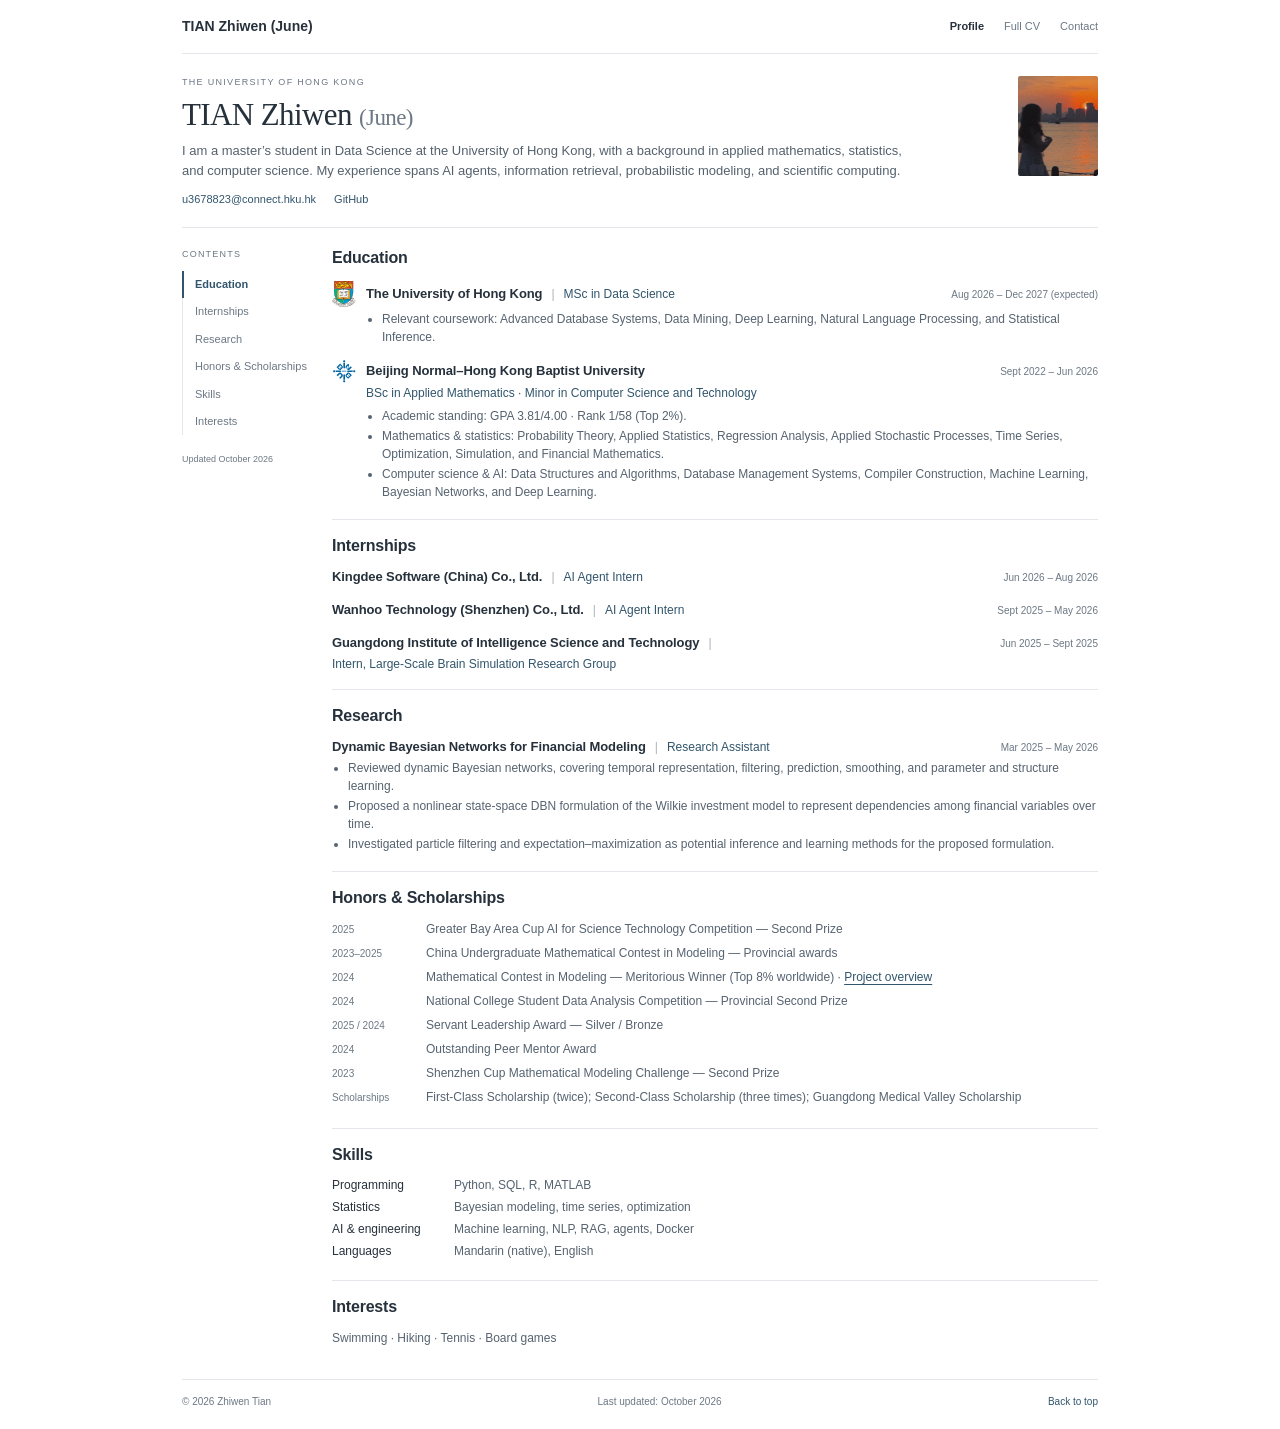
==== commit 9bcabc9e: "content: simplify skills and compact row layout" ====
--- a/index.html
+++ b/index.html
@@ -1,2 +1,2 @@
 <!doctype html>
-<html lang="en"><head><meta charset="utf-8"><meta name="viewport" content="width=device-width, initial-scale=1"><title>TIAN Zhiwen (June) | Curriculum Vitae</title><meta name="description" content="Zhiwen Tian (June) — MSc in Data Science at the University of Hong Kong. Education, internships, research, and projects."><meta name="theme-color" content="#ffffff"><link rel="icon" href="/favicon.svg" type="image/svg+xml"><link rel="stylesheet" href="/resume.css?v=20261024-interests"><script src="/resume.js" defer></script></head><body><a class="skip-link" href="#main">Skip to content</a><div class="site-wrap"><header class="site-header"><a class="site-name" href="/">TIAN Zhiwen (June)</a><nav aria-label="Site navigation"><a href="/">Profile</a><a href="/cv.html">Full CV</a><a href="mailto:u3678823@connect.hku.hk">Contact</a></nav></header><main id="main"><section class="profile-header" id="top"><div><p class="overline">THE UNIVERSITY OF HONG KONG</p><h1>TIAN Zhiwen <span>(June)</span></h1><p class="bio">I am a master’s student in Data Science at the University of Hong Kong, with a background in applied mathematics, statistics, and computer science. My experience spans AI agents, information retrieval, probabilistic modeling, and scientific computing.</p><div class="profile-links"><a href="mailto:u3678823@connect.hku.hk">u3678823@connect.hku.hk</a><a href="https://github.com/quokka-lab">GitHub</a></div></div><img class="portrait" src="/personal.jpg" alt="Zhiwen Tian" width="116" height="144"></section><div class="content-grid"><aside class="section-index"><p>CONTENTS</p><nav aria-label="Main navigation"><a href="#education">Education</a><a href="#internships">Internships</a><a href="#research-experience">Research</a><a href="#awards">Honors &amp; Scholarships</a><a href="#skills">Skills</a><a href="#interests">Interests</a></nav><span>Updated October 2026</span></aside><div class="resume-content"><section id="education" class="resume-section" aria-labelledby="heading-education"><h2 id="heading-education">Education</h2><article class="entry"><div class="entry-heading"><div class="degree-label"><h3><span class="school-title"><img class="school-logo" src="/hku-emblem.svg" alt="The University of Hong Kong logo" loading="lazy"><span>The University of Hong Kong</span></span></h3><span class="role-separator" aria-hidden="true">|</span><p class="role">MSc in Data Science</p></div><p class="date">Aug 2026 – Dec 2027 (expected)</p></div><ul><li>Relevant coursework: Advanced Database Systems, Data Mining, Deep Learning, Natural Language Processing, and Statistical Inference.</li></ul></article><article class="entry"><div class="entry-heading"><h3><span class="school-title"><img class="school-logo" src="/bnbu-emblem.svg" alt="Beijing Normal–Hong Kong Baptist University logo" loading="lazy"><span>Beijing Normal–Hong Kong Baptist University</span></span></h3><p class="date">Sept 2022 – Jun 2026</p></div><p class="role">BSc in Applied Mathematics · Minor in Computer Science and Technology</p><ul><li>Academic standing: GPA 3.81/4.00 · Rank 1/58 (Top 2%).</li><li>Mathematics &amp; statistics: Probability Theory, Applied Statistics, Regression Analysis, Applied Stochastic Processes, Time Series, Optimization, Simulation, and Financial Mathematics.</li><li>Computer science &amp; AI: Data Structures and Algorithms, Database Management Systems, Compiler Construction, Machine Learning, Bayesian Networks, and Deep Learning.</li></ul></article></section><section id="internships" class="resume-section" aria-labelledby="heading-internships"><h2 id="heading-internships">Internships</h2><article class="entry"><div class="entry-heading"><div class="internship-label"><h3>Kingdee Software (China) Co., Ltd.</h3><span class="role-separator" aria-hidden="true">|</span><p class="role">AI Agent Intern</p></div><p class="date">Jun 2026 – Aug 2026</p></div></article><article class="entry"><div class="entry-heading"><div class="internship-label"><h3>Wanhoo Technology (Shenzhen) Co., Ltd.</h3><span class="role-separator" aria-hidden="true">|</span><p class="role">AI Agent Intern</p></div><p class="date">Sept 2025 – May 2026</p></div></article><article class="entry"><div class="entry-heading"><div class="internship-label"><h3>Guangdong Institute of Intelligence Science and Technology</h3><span class="role-separator" aria-hidden="true">|</span><p class="role">Intern, Large-Scale Brain Simulation Research Group</p></div><p class="date">Jun 2025 – Sept 2025</p></div></article></section><section id="research-experience" class="resume-section" aria-labelledby="heading-research-experience"><h2 id="heading-research-experience">Research</h2><article class="entry"><div class="entry-heading"><div class="internship-label"><h3>Dynamic Bayesian Networks for Financial Modeling</h3><span class="role-separator" aria-hidden="true">|</span><p class="role">Research Assistant</p></div><p class="date">Mar 2025 – May 2026</p></div><ul><li>Reviewed dynamic Bayesian networks, covering temporal representation, filtering, prediction, smoothing, and parameter and structure learning.</li><li>Proposed a nonlinear state-space DBN formulation of the Wilkie investment model to represent dependencies among financial variables over time.</li><li>Investigated particle filtering and expectation–maximization as potential inference and learning methods for the proposed formulation.</li></ul></article></section><section id="awards" class="resume-section" aria-labelledby="heading-awards"><h2 id="heading-awards">Honors &amp; Scholarships</h2><ul class="awards-list"><li><span class="award-year">2025</span><span>Greater Bay Area Cup AI for Science Technology Competition — Second Prize</span></li><li><span class="award-year">2023–2025</span><span>China Undergraduate Mathematical Contest in Modeling — Provincial awards</span></li><li><span class="award-year">2024</span><span>Mathematical Contest in Modeling — Meritorious Winner (Top 8% worldwide) · <a href="/mcm.html">Project overview</a></span></li><li><span class="award-year">2024</span><span>National College Student Data Analysis Competition — Provincial Second Prize</span></li><li><span class="award-year">2025 / 2024</span><span>Servant Leadership Award — Silver / Bronze</span></li><li><span class="award-year">2024</span><span>Outstanding Peer Mentor Award</span></li><li><span class="award-year">2023</span><span>Shenzhen Cup Mathematical Modeling Challenge — Second Prize</span></li><li><span class="award-year">Scholarships</span><span>First-Class Scholarship (twice); Second-Class Scholarship (three times); Guangdong Medical Valley Scholarship</span></li></ul></section><section id="skills" class="resume-section" aria-labelledby="heading-skills"><h2 id="heading-skills">Skills</h2><dl class="skills-list"><div><dt>Programming &amp; data</dt><dd>Python, SQL, R, MATLAB, Pandas, Matplotlib, Tableau, SPSS, LaTeX</dd></div><div><dt>Mathematics &amp; statistics</dt><dd>Probabilistic modeling, Bayesian networks, stochastic simulation, time-series analysis, optimization, spatial statistics</dd></div><div><dt>AI &amp; engineering</dt><dd>Machine learning, deep learning, NLP, retrieval-augmented generation, agent workflows, LLM evaluation, APIs, databases, Docker</dd></div><div><dt>Languages</dt><dd>Mandarin (native); English</dd></div></dl></section><section id="interests" class="resume-section" aria-labelledby="heading-interests"><h2 id="heading-interests">Interests</h2><p class="interests-list">Swimming · Hiking · Tennis · Board games</p></section></div></div></main><footer class="site-footer"><span>© 2026 Zhiwen Tian</span><span>Last updated: October 2026</span><a href="#top">Back to top</a></footer></div></body></html>+<html lang="en"><head><meta charset="utf-8"><meta name="viewport" content="width=device-width, initial-scale=1"><title>TIAN Zhiwen (June) | Curriculum Vitae</title><meta name="description" content="Zhiwen Tian (June) — MSc in Data Science at the University of Hong Kong. Education, internships, research, and projects."><meta name="theme-color" content="#ffffff"><link rel="icon" href="/favicon.svg" type="image/svg+xml"><link rel="stylesheet" href="/resume.css?v=20261025-skills"><script src="/resume.js" defer></script></head><body><a class="skip-link" href="#main">Skip to content</a><div class="site-wrap"><header class="site-header"><a class="site-name" href="/">TIAN Zhiwen (June)</a><nav aria-label="Site navigation"><a href="/">Profile</a><a href="/cv.html">Full CV</a><a href="mailto:u3678823@connect.hku.hk">Contact</a></nav></header><main id="main"><section class="profile-header" id="top"><div><p class="overline">THE UNIVERSITY OF HONG KONG</p><h1>TIAN Zhiwen <span>(June)</span></h1><p class="bio">I am a master’s student in Data Science at the University of Hong Kong, with a background in applied mathematics, statistics, and computer science. My experience spans AI agents, information retrieval, probabilistic modeling, and scientific computing.</p><div class="profile-links"><a href="mailto:u3678823@connect.hku.hk">u3678823@connect.hku.hk</a><a href="https://github.com/quokka-lab">GitHub</a></div></div><img class="portrait" src="/personal.jpg" alt="Zhiwen Tian" width="116" height="144"></section><div class="content-grid"><aside class="section-index"><p>CONTENTS</p><nav aria-label="Main navigation"><a href="#education">Education</a><a href="#internships">Internships</a><a href="#research-experience">Research</a><a href="#awards">Honors &amp; Scholarships</a><a href="#skills">Skills</a><a href="#interests">Interests</a></nav><span>Updated October 2026</span></aside><div class="resume-content"><section id="education" class="resume-section" aria-labelledby="heading-education"><h2 id="heading-education">Education</h2><article class="entry"><div class="entry-heading"><div class="degree-label"><h3><span class="school-title"><img class="school-logo" src="/hku-emblem.svg" alt="The University of Hong Kong logo" loading="lazy"><span>The University of Hong Kong</span></span></h3><span class="role-separator" aria-hidden="true">|</span><p class="role">MSc in Data Science</p></div><p class="date">Aug 2026 – Dec 2027 (expected)</p></div><ul><li>Relevant coursework: Advanced Database Systems, Data Mining, Deep Learning, Natural Language Processing, and Statistical Inference.</li></ul></article><article class="entry"><div class="entry-heading"><h3><span class="school-title"><img class="school-logo" src="/bnbu-emblem.svg" alt="Beijing Normal–Hong Kong Baptist University logo" loading="lazy"><span>Beijing Normal–Hong Kong Baptist University</span></span></h3><p class="date">Sept 2022 – Jun 2026</p></div><p class="role">BSc in Applied Mathematics · Minor in Computer Science and Technology</p><ul><li>Academic standing: GPA 3.81/4.00 · Rank 1/58 (Top 2%).</li><li>Mathematics &amp; statistics: Probability Theory, Applied Statistics, Regression Analysis, Applied Stochastic Processes, Time Series, Optimization, Simulation, and Financial Mathematics.</li><li>Computer science &amp; AI: Data Structures and Algorithms, Database Management Systems, Compiler Construction, Machine Learning, Bayesian Networks, and Deep Learning.</li></ul></article></section><section id="internships" class="resume-section" aria-labelledby="heading-internships"><h2 id="heading-internships">Internships</h2><article class="entry"><div class="entry-heading"><div class="internship-label"><h3>Kingdee Software (China) Co., Ltd.</h3><span class="role-separator" aria-hidden="true">|</span><p class="role">AI Agent Intern</p></div><p class="date">Jun 2026 – Aug 2026</p></div></article><article class="entry"><div class="entry-heading"><div class="internship-label"><h3>Wanhoo Technology (Shenzhen) Co., Ltd.</h3><span class="role-separator" aria-hidden="true">|</span><p class="role">AI Agent Intern</p></div><p class="date">Sept 2025 – May 2026</p></div></article><article class="entry"><div class="entry-heading"><div class="internship-label"><h3>Guangdong Institute of Intelligence Science and Technology</h3><span class="role-separator" aria-hidden="true">|</span><p class="role">Intern, Large-Scale Brain Simulation Research Group</p></div><p class="date">Jun 2025 – Sept 2025</p></div></article></section><section id="research-experience" class="resume-section" aria-labelledby="heading-research-experience"><h2 id="heading-research-experience">Research</h2><article class="entry"><div class="entry-heading"><div class="internship-label"><h3>Dynamic Bayesian Networks for Financial Modeling</h3><span class="role-separator" aria-hidden="true">|</span><p class="role">Research Assistant</p></div><p class="date">Mar 2025 – May 2026</p></div><ul><li>Reviewed dynamic Bayesian networks, covering temporal representation, filtering, prediction, smoothing, and parameter and structure learning.</li><li>Proposed a nonlinear state-space DBN formulation of the Wilkie investment model to represent dependencies among financial variables over time.</li><li>Investigated particle filtering and expectation–maximization as potential inference and learning methods for the proposed formulation.</li></ul></article></section><section id="awards" class="resume-section" aria-labelledby="heading-awards"><h2 id="heading-awards">Honors &amp; Scholarships</h2><ul class="awards-list"><li><span class="award-year">2025</span><span>Greater Bay Area Cup AI for Science Technology Competition — Second Prize</span></li><li><span class="award-year">2023–2025</span><span>China Undergraduate Mathematical Contest in Modeling — Provincial awards</span></li><li><span class="award-year">2024</span><span>Mathematical Contest in Modeling — Meritorious Winner (Top 8% worldwide) · <a href="/mcm.html">Project overview</a></span></li><li><span class="award-year">2024</span><span>National College Student Data Analysis Competition — Provincial Second Prize</span></li><li><span class="award-year">2025 / 2024</span><span>Servant Leadership Award — Silver / Bronze</span></li><li><span class="award-year">2024</span><span>Outstanding Peer Mentor Award</span></li><li><span class="award-year">2023</span><span>Shenzhen Cup Mathematical Modeling Challenge — Second Prize</span></li><li><span class="award-year">Scholarships</span><span>First-Class Scholarship (twice); Second-Class Scholarship (three times); Guangdong Medical Valley Scholarship</span></li></ul></section><section id="skills" class="resume-section" aria-labelledby="heading-skills"><h2 id="heading-skills">Skills</h2><dl class="skills-list"><div><dt>Programming</dt><dd>Python, SQL, R, MATLAB</dd></div><div><dt>Statistics</dt><dd>Bayesian modeling, time series, optimization</dd></div><div><dt>AI &amp; engineering</dt><dd>Machine learning, NLP, RAG, agents, Docker</dd></div><div><dt>Languages</dt><dd>Mandarin (native), English</dd></div></dl></section><section id="interests" class="resume-section" aria-labelledby="heading-interests"><h2 id="heading-interests">Interests</h2><p class="interests-list">Swimming · Hiking · Tennis · Board games</p></section></div></div></main><footer class="site-footer"><span>© 2026 Zhiwen Tian</span><span>Last updated: October 2026</span><a href="#top">Back to top</a></footer></div></body></html>
--- a/resume.css
+++ b/resume.css
@@ -26,3 +26,6 @@
 #research-experience .internship-label .role{margin:0}#research-experience .entry-heading{display:flex;justify-content:space-between;align-items:baseline;gap:4px 16px;flex-wrap:wrap}#research-experience .date{margin-left:auto;text-align:right}
 
 .interests-list{margin:0;color:#566370;font-size:12px;line-height:1.5}
+
+/* Concise skill rows: label and content share one line where space permits. */
+.skills-list>div{display:flex;align-items:baseline;gap:10px;margin-bottom:4px}.skills-list dt{flex:0 0 112px;margin:0}.skills-list dd{min-width:0}@media(max-width:600px){.skills-list>div{gap:6px;flex-wrap:wrap}.skills-list dt{flex-basis:auto}.skills-list dd{flex:1 1 160px}}
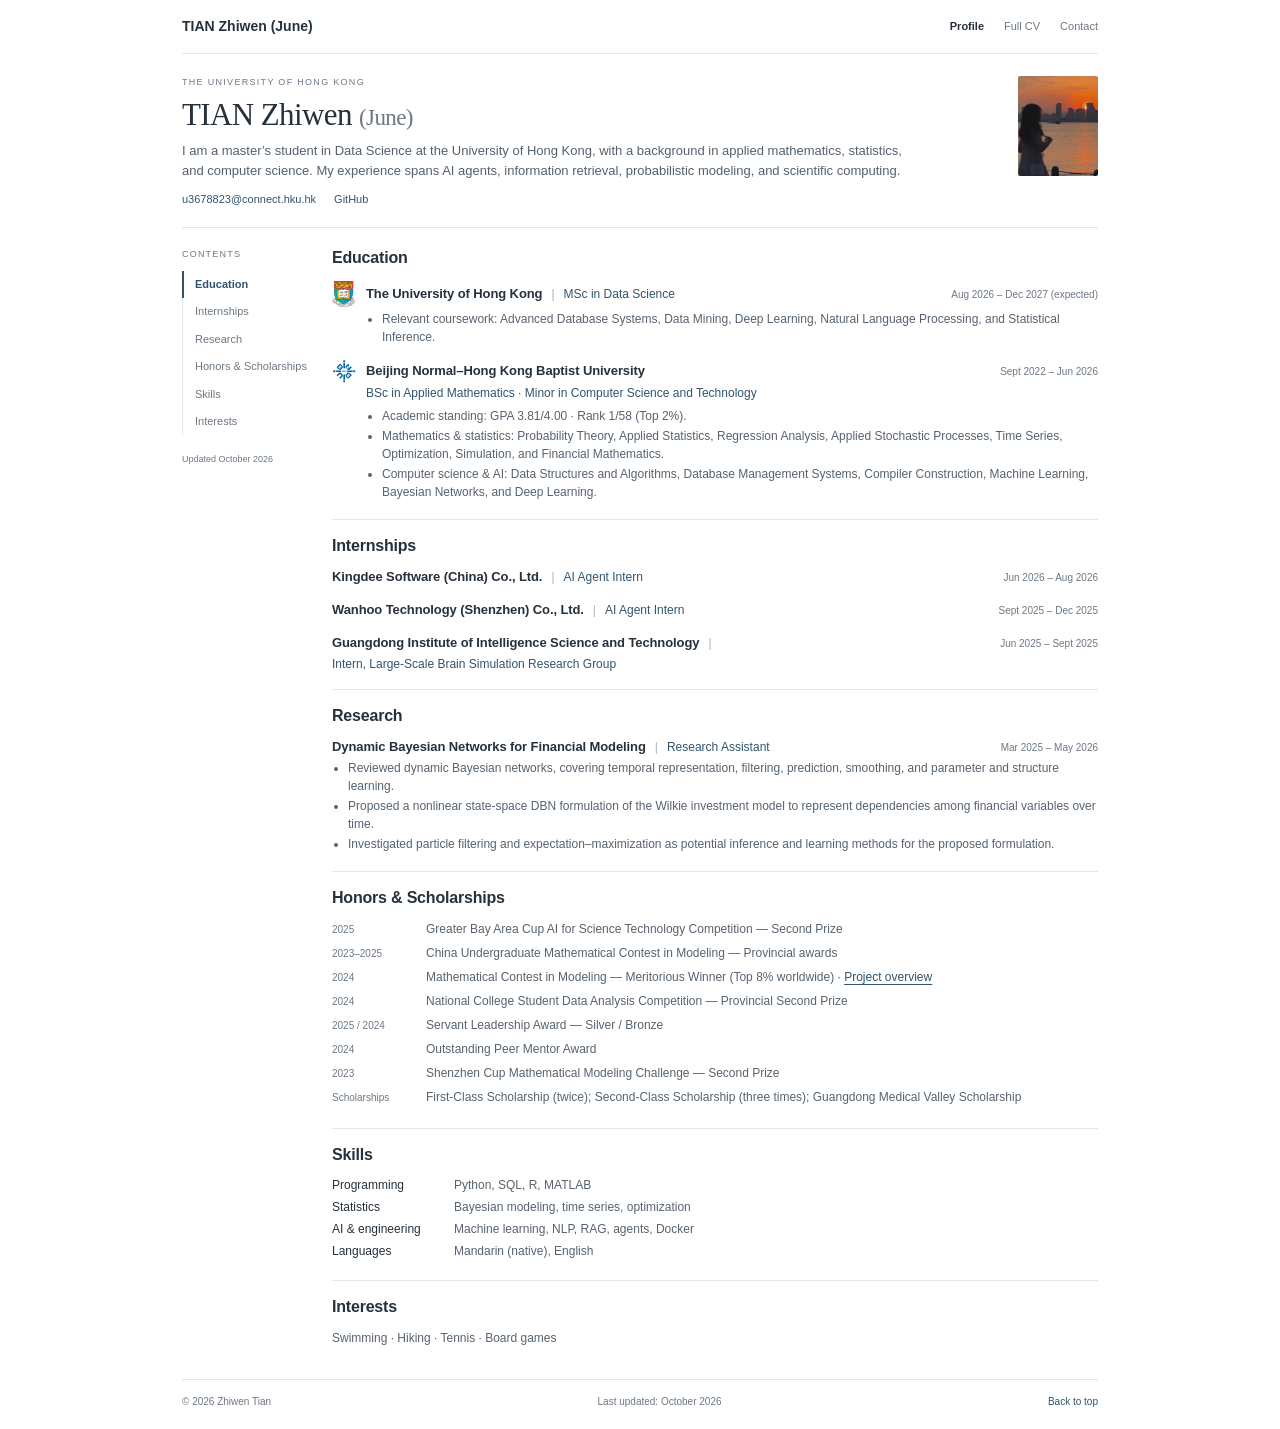
==== commit 938db736: "content: correct internship dates to Sep-Dec 2025" ====
--- a/index.html
+++ b/index.html
@@ -1,2 +1,2 @@
 <!doctype html>
-<html lang="en"><head><meta charset="utf-8"><meta name="viewport" content="width=device-width, initial-scale=1"><title>TIAN Zhiwen (June) | Curriculum Vitae</title><meta name="description" content="Zhiwen Tian (June) — MSc in Data Science at the University of Hong Kong. Education, internships, research, and projects."><meta name="theme-color" content="#ffffff"><link rel="icon" href="/favicon.svg" type="image/svg+xml"><link rel="stylesheet" href="/resume.css?v=20261025-skills"><script src="/resume.js" defer></script></head><body><a class="skip-link" href="#main">Skip to content</a><div class="site-wrap"><header class="site-header"><a class="site-name" href="/">TIAN Zhiwen (June)</a><nav aria-label="Site navigation"><a href="/">Profile</a><a href="/cv.html">Full CV</a><a href="mailto:u3678823@connect.hku.hk">Contact</a></nav></header><main id="main"><section class="profile-header" id="top"><div><p class="overline">THE UNIVERSITY OF HONG KONG</p><h1>TIAN Zhiwen <span>(June)</span></h1><p class="bio">I am a master’s student in Data Science at the University of Hong Kong, with a background in applied mathematics, statistics, and computer science. My experience spans AI agents, information retrieval, probabilistic modeling, and scientific computing.</p><div class="profile-links"><a href="mailto:u3678823@connect.hku.hk">u3678823@connect.hku.hk</a><a href="https://github.com/quokka-lab">GitHub</a></div></div><img class="portrait" src="/personal.jpg" alt="Zhiwen Tian" width="116" height="144"></section><div class="content-grid"><aside class="section-index"><p>CONTENTS</p><nav aria-label="Main navigation"><a href="#education">Education</a><a href="#internships">Internships</a><a href="#research-experience">Research</a><a href="#awards">Honors &amp; Scholarships</a><a href="#skills">Skills</a><a href="#interests">Interests</a></nav><span>Updated October 2026</span></aside><div class="resume-content"><section id="education" class="resume-section" aria-labelledby="heading-education"><h2 id="heading-education">Education</h2><article class="entry"><div class="entry-heading"><div class="degree-label"><h3><span class="school-title"><img class="school-logo" src="/hku-emblem.svg" alt="The University of Hong Kong logo" loading="lazy"><span>The University of Hong Kong</span></span></h3><span class="role-separator" aria-hidden="true">|</span><p class="role">MSc in Data Science</p></div><p class="date">Aug 2026 – Dec 2027 (expected)</p></div><ul><li>Relevant coursework: Advanced Database Systems, Data Mining, Deep Learning, Natural Language Processing, and Statistical Inference.</li></ul></article><article class="entry"><div class="entry-heading"><h3><span class="school-title"><img class="school-logo" src="/bnbu-emblem.svg" alt="Beijing Normal–Hong Kong Baptist University logo" loading="lazy"><span>Beijing Normal–Hong Kong Baptist University</span></span></h3><p class="date">Sept 2022 – Jun 2026</p></div><p class="role">BSc in Applied Mathematics · Minor in Computer Science and Technology</p><ul><li>Academic standing: GPA 3.81/4.00 · Rank 1/58 (Top 2%).</li><li>Mathematics &amp; statistics: Probability Theory, Applied Statistics, Regression Analysis, Applied Stochastic Processes, Time Series, Optimization, Simulation, and Financial Mathematics.</li><li>Computer science &amp; AI: Data Structures and Algorithms, Database Management Systems, Compiler Construction, Machine Learning, Bayesian Networks, and Deep Learning.</li></ul></article></section><section id="internships" class="resume-section" aria-labelledby="heading-internships"><h2 id="heading-internships">Internships</h2><article class="entry"><div class="entry-heading"><div class="internship-label"><h3>Kingdee Software (China) Co., Ltd.</h3><span class="role-separator" aria-hidden="true">|</span><p class="role">AI Agent Intern</p></div><p class="date">Jun 2026 – Aug 2026</p></div></article><article class="entry"><div class="entry-heading"><div class="internship-label"><h3>Wanhoo Technology (Shenzhen) Co., Ltd.</h3><span class="role-separator" aria-hidden="true">|</span><p class="role">AI Agent Intern</p></div><p class="date">Sept 2025 – May 2026</p></div></article><article class="entry"><div class="entry-heading"><div class="internship-label"><h3>Guangdong Institute of Intelligence Science and Technology</h3><span class="role-separator" aria-hidden="true">|</span><p class="role">Intern, Large-Scale Brain Simulation Research Group</p></div><p class="date">Jun 2025 – Sept 2025</p></div></article></section><section id="research-experience" class="resume-section" aria-labelledby="heading-research-experience"><h2 id="heading-research-experience">Research</h2><article class="entry"><div class="entry-heading"><div class="internship-label"><h3>Dynamic Bayesian Networks for Financial Modeling</h3><span class="role-separator" aria-hidden="true">|</span><p class="role">Research Assistant</p></div><p class="date">Mar 2025 – May 2026</p></div><ul><li>Reviewed dynamic Bayesian networks, covering temporal representation, filtering, prediction, smoothing, and parameter and structure learning.</li><li>Proposed a nonlinear state-space DBN formulation of the Wilkie investment model to represent dependencies among financial variables over time.</li><li>Investigated particle filtering and expectation–maximization as potential inference and learning methods for the proposed formulation.</li></ul></article></section><section id="awards" class="resume-section" aria-labelledby="heading-awards"><h2 id="heading-awards">Honors &amp; Scholarships</h2><ul class="awards-list"><li><span class="award-year">2025</span><span>Greater Bay Area Cup AI for Science Technology Competition — Second Prize</span></li><li><span class="award-year">2023–2025</span><span>China Undergraduate Mathematical Contest in Modeling — Provincial awards</span></li><li><span class="award-year">2024</span><span>Mathematical Contest in Modeling — Meritorious Winner (Top 8% worldwide) · <a href="/mcm.html">Project overview</a></span></li><li><span class="award-year">2024</span><span>National College Student Data Analysis Competition — Provincial Second Prize</span></li><li><span class="award-year">2025 / 2024</span><span>Servant Leadership Award — Silver / Bronze</span></li><li><span class="award-year">2024</span><span>Outstanding Peer Mentor Award</span></li><li><span class="award-year">2023</span><span>Shenzhen Cup Mathematical Modeling Challenge — Second Prize</span></li><li><span class="award-year">Scholarships</span><span>First-Class Scholarship (twice); Second-Class Scholarship (three times); Guangdong Medical Valley Scholarship</span></li></ul></section><section id="skills" class="resume-section" aria-labelledby="heading-skills"><h2 id="heading-skills">Skills</h2><dl class="skills-list"><div><dt>Programming</dt><dd>Python, SQL, R, MATLAB</dd></div><div><dt>Statistics</dt><dd>Bayesian modeling, time series, optimization</dd></div><div><dt>AI &amp; engineering</dt><dd>Machine learning, NLP, RAG, agents, Docker</dd></div><div><dt>Languages</dt><dd>Mandarin (native), English</dd></div></dl></section><section id="interests" class="resume-section" aria-labelledby="heading-interests"><h2 id="heading-interests">Interests</h2><p class="interests-list">Swimming · Hiking · Tennis · Board games</p></section></div></div></main><footer class="site-footer"><span>© 2026 Zhiwen Tian</span><span>Last updated: October 2026</span><a href="#top">Back to top</a></footer></div></body></html>+<html lang="en"><head><meta charset="utf-8"><meta name="viewport" content="width=device-width, initial-scale=1"><title>TIAN Zhiwen (June) | Curriculum Vitae</title><meta name="description" content="Zhiwen Tian (June) — MSc in Data Science at the University of Hong Kong. Education, internships, research, and projects."><meta name="theme-color" content="#ffffff"><link rel="icon" href="/favicon.svg" type="image/svg+xml"><link rel="stylesheet" href="/resume.css?v=20261025-skills"><script src="/resume.js" defer></script></head><body><a class="skip-link" href="#main">Skip to content</a><div class="site-wrap"><header class="site-header"><a class="site-name" href="/">TIAN Zhiwen (June)</a><nav aria-label="Site navigation"><a href="/">Profile</a><a href="/cv.html">Full CV</a><a href="mailto:u3678823@connect.hku.hk">Contact</a></nav></header><main id="main"><section class="profile-header" id="top"><div><p class="overline">THE UNIVERSITY OF HONG KONG</p><h1>TIAN Zhiwen <span>(June)</span></h1><p class="bio">I am a master’s student in Data Science at the University of Hong Kong, with a background in applied mathematics, statistics, and computer science. My experience spans AI agents, information retrieval, probabilistic modeling, and scientific computing.</p><div class="profile-links"><a href="mailto:u3678823@connect.hku.hk">u3678823@connect.hku.hk</a><a href="https://github.com/quokka-lab">GitHub</a></div></div><img class="portrait" src="/personal.jpg" alt="Zhiwen Tian" width="116" height="144"></section><div class="content-grid"><aside class="section-index"><p>CONTENTS</p><nav aria-label="Main navigation"><a href="#education">Education</a><a href="#internships">Internships</a><a href="#research-experience">Research</a><a href="#awards">Honors &amp; Scholarships</a><a href="#skills">Skills</a><a href="#interests">Interests</a></nav><span>Updated October 2026</span></aside><div class="resume-content"><section id="education" class="resume-section" aria-labelledby="heading-education"><h2 id="heading-education">Education</h2><article class="entry"><div class="entry-heading"><div class="degree-label"><h3><span class="school-title"><img class="school-logo" src="/hku-emblem.svg" alt="The University of Hong Kong logo" loading="lazy"><span>The University of Hong Kong</span></span></h3><span class="role-separator" aria-hidden="true">|</span><p class="role">MSc in Data Science</p></div><p class="date">Aug 2026 – Dec 2027 (expected)</p></div><ul><li>Relevant coursework: Advanced Database Systems, Data Mining, Deep Learning, Natural Language Processing, and Statistical Inference.</li></ul></article><article class="entry"><div class="entry-heading"><h3><span class="school-title"><img class="school-logo" src="/bnbu-emblem.svg" alt="Beijing Normal–Hong Kong Baptist University logo" loading="lazy"><span>Beijing Normal–Hong Kong Baptist University</span></span></h3><p class="date">Sept 2022 – Jun 2026</p></div><p class="role">BSc in Applied Mathematics · Minor in Computer Science and Technology</p><ul><li>Academic standing: GPA 3.81/4.00 · Rank 1/58 (Top 2%).</li><li>Mathematics &amp; statistics: Probability Theory, Applied Statistics, Regression Analysis, Applied Stochastic Processes, Time Series, Optimization, Simulation, and Financial Mathematics.</li><li>Computer science &amp; AI: Data Structures and Algorithms, Database Management Systems, Compiler Construction, Machine Learning, Bayesian Networks, and Deep Learning.</li></ul></article></section><section id="internships" class="resume-section" aria-labelledby="heading-internships"><h2 id="heading-internships">Internships</h2><article class="entry"><div class="entry-heading"><div class="internship-label"><h3>Kingdee Software (China) Co., Ltd.</h3><span class="role-separator" aria-hidden="true">|</span><p class="role">AI Agent Intern</p></div><p class="date">Jun 2026 – Aug 2026</p></div></article><article class="entry"><div class="entry-heading"><div class="internship-label"><h3>Wanhoo Technology (Shenzhen) Co., Ltd.</h3><span class="role-separator" aria-hidden="true">|</span><p class="role">AI Agent Intern</p></div><p class="date">Sept 2025 – Dec 2025</p></div></article><article class="entry"><div class="entry-heading"><div class="internship-label"><h3>Guangdong Institute of Intelligence Science and Technology</h3><span class="role-separator" aria-hidden="true">|</span><p class="role">Intern, Large-Scale Brain Simulation Research Group</p></div><p class="date">Jun 2025 – Sept 2025</p></div></article></section><section id="research-experience" class="resume-section" aria-labelledby="heading-research-experience"><h2 id="heading-research-experience">Research</h2><article class="entry"><div class="entry-heading"><div class="internship-label"><h3>Dynamic Bayesian Networks for Financial Modeling</h3><span class="role-separator" aria-hidden="true">|</span><p class="role">Research Assistant</p></div><p class="date">Mar 2025 – May 2026</p></div><ul><li>Reviewed dynamic Bayesian networks, covering temporal representation, filtering, prediction, smoothing, and parameter and structure learning.</li><li>Proposed a nonlinear state-space DBN formulation of the Wilkie investment model to represent dependencies among financial variables over time.</li><li>Investigated particle filtering and expectation–maximization as potential inference and learning methods for the proposed formulation.</li></ul></article></section><section id="awards" class="resume-section" aria-labelledby="heading-awards"><h2 id="heading-awards">Honors &amp; Scholarships</h2><ul class="awards-list"><li><span class="award-year">2025</span><span>Greater Bay Area Cup AI for Science Technology Competition — Second Prize</span></li><li><span class="award-year">2023–2025</span><span>China Undergraduate Mathematical Contest in Modeling — Provincial awards</span></li><li><span class="award-year">2024</span><span>Mathematical Contest in Modeling — Meritorious Winner (Top 8% worldwide) · <a href="/mcm.html">Project overview</a></span></li><li><span class="award-year">2024</span><span>National College Student Data Analysis Competition — Provincial Second Prize</span></li><li><span class="award-year">2025 / 2024</span><span>Servant Leadership Award — Silver / Bronze</span></li><li><span class="award-year">2024</span><span>Outstanding Peer Mentor Award</span></li><li><span class="award-year">2023</span><span>Shenzhen Cup Mathematical Modeling Challenge — Second Prize</span></li><li><span class="award-year">Scholarships</span><span>First-Class Scholarship (twice); Second-Class Scholarship (three times); Guangdong Medical Valley Scholarship</span></li></ul></section><section id="skills" class="resume-section" aria-labelledby="heading-skills"><h2 id="heading-skills">Skills</h2><dl class="skills-list"><div><dt>Programming</dt><dd>Python, SQL, R, MATLAB</dd></div><div><dt>Statistics</dt><dd>Bayesian modeling, time series, optimization</dd></div><div><dt>AI &amp; engineering</dt><dd>Machine learning, NLP, RAG, agents, Docker</dd></div><div><dt>Languages</dt><dd>Mandarin (native), English</dd></div></dl></section><section id="interests" class="resume-section" aria-labelledby="heading-interests"><h2 id="heading-interests">Interests</h2><p class="interests-list">Swimming · Hiking · Tennis · Board games</p></section></div></div></main><footer class="site-footer"><span>© 2026 Zhiwen Tian</span><span>Last updated: October 2026</span><a href="#top">Back to top</a></footer></div></body></html>
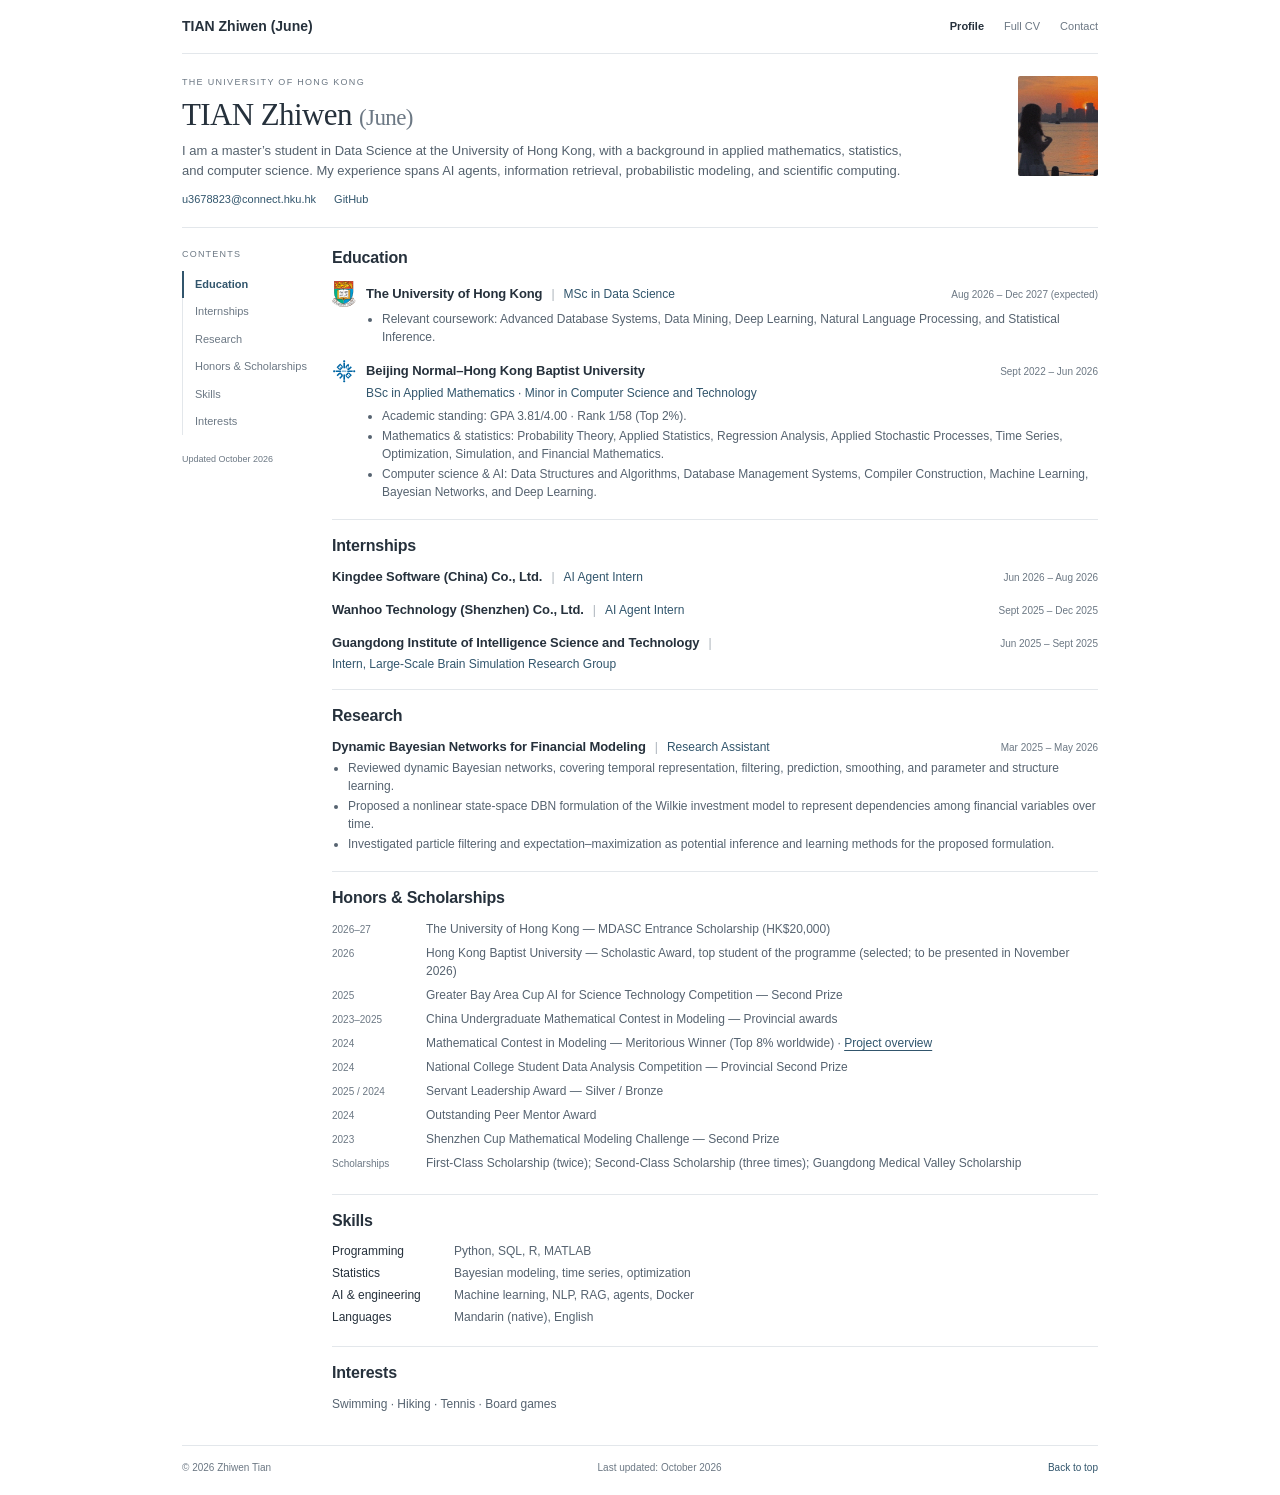
==== commit 21bc8f27: "content: add HKU scholarship and HKBU Scholastic Award" ====
--- a/index.html
+++ b/index.html
@@ -1,2 +1,2 @@
 <!doctype html>
-<html lang="en"><head><meta charset="utf-8"><meta name="viewport" content="width=device-width, initial-scale=1"><title>TIAN Zhiwen (June) | Curriculum Vitae</title><meta name="description" content="Zhiwen Tian (June) — MSc in Data Science at the University of Hong Kong. Education, internships, research, and projects."><meta name="theme-color" content="#ffffff"><link rel="icon" href="/favicon.svg" type="image/svg+xml"><link rel="stylesheet" href="/resume.css?v=20261025-skills"><script src="/resume.js" defer></script></head><body><a class="skip-link" href="#main">Skip to content</a><div class="site-wrap"><header class="site-header"><a class="site-name" href="/">TIAN Zhiwen (June)</a><nav aria-label="Site navigation"><a href="/">Profile</a><a href="/cv.html">Full CV</a><a href="mailto:u3678823@connect.hku.hk">Contact</a></nav></header><main id="main"><section class="profile-header" id="top"><div><p class="overline">THE UNIVERSITY OF HONG KONG</p><h1>TIAN Zhiwen <span>(June)</span></h1><p class="bio">I am a master’s student in Data Science at the University of Hong Kong, with a background in applied mathematics, statistics, and computer science. My experience spans AI agents, information retrieval, probabilistic modeling, and scientific computing.</p><div class="profile-links"><a href="mailto:u3678823@connect.hku.hk">u3678823@connect.hku.hk</a><a href="https://github.com/quokka-lab">GitHub</a></div></div><img class="portrait" src="/personal.jpg" alt="Zhiwen Tian" width="116" height="144"></section><div class="content-grid"><aside class="section-index"><p>CONTENTS</p><nav aria-label="Main navigation"><a href="#education">Education</a><a href="#internships">Internships</a><a href="#research-experience">Research</a><a href="#awards">Honors &amp; Scholarships</a><a href="#skills">Skills</a><a href="#interests">Interests</a></nav><span>Updated October 2026</span></aside><div class="resume-content"><section id="education" class="resume-section" aria-labelledby="heading-education"><h2 id="heading-education">Education</h2><article class="entry"><div class="entry-heading"><div class="degree-label"><h3><span class="school-title"><img class="school-logo" src="/hku-emblem.svg" alt="The University of Hong Kong logo" loading="lazy"><span>The University of Hong Kong</span></span></h3><span class="role-separator" aria-hidden="true">|</span><p class="role">MSc in Data Science</p></div><p class="date">Aug 2026 – Dec 2027 (expected)</p></div><ul><li>Relevant coursework: Advanced Database Systems, Data Mining, Deep Learning, Natural Language Processing, and Statistical Inference.</li></ul></article><article class="entry"><div class="entry-heading"><h3><span class="school-title"><img class="school-logo" src="/bnbu-emblem.svg" alt="Beijing Normal–Hong Kong Baptist University logo" loading="lazy"><span>Beijing Normal–Hong Kong Baptist University</span></span></h3><p class="date">Sept 2022 – Jun 2026</p></div><p class="role">BSc in Applied Mathematics · Minor in Computer Science and Technology</p><ul><li>Academic standing: GPA 3.81/4.00 · Rank 1/58 (Top 2%).</li><li>Mathematics &amp; statistics: Probability Theory, Applied Statistics, Regression Analysis, Applied Stochastic Processes, Time Series, Optimization, Simulation, and Financial Mathematics.</li><li>Computer science &amp; AI: Data Structures and Algorithms, Database Management Systems, Compiler Construction, Machine Learning, Bayesian Networks, and Deep Learning.</li></ul></article></section><section id="internships" class="resume-section" aria-labelledby="heading-internships"><h2 id="heading-internships">Internships</h2><article class="entry"><div class="entry-heading"><div class="internship-label"><h3>Kingdee Software (China) Co., Ltd.</h3><span class="role-separator" aria-hidden="true">|</span><p class="role">AI Agent Intern</p></div><p class="date">Jun 2026 – Aug 2026</p></div></article><article class="entry"><div class="entry-heading"><div class="internship-label"><h3>Wanhoo Technology (Shenzhen) Co., Ltd.</h3><span class="role-separator" aria-hidden="true">|</span><p class="role">AI Agent Intern</p></div><p class="date">Sept 2025 – Dec 2025</p></div></article><article class="entry"><div class="entry-heading"><div class="internship-label"><h3>Guangdong Institute of Intelligence Science and Technology</h3><span class="role-separator" aria-hidden="true">|</span><p class="role">Intern, Large-Scale Brain Simulation Research Group</p></div><p class="date">Jun 2025 – Sept 2025</p></div></article></section><section id="research-experience" class="resume-section" aria-labelledby="heading-research-experience"><h2 id="heading-research-experience">Research</h2><article class="entry"><div class="entry-heading"><div class="internship-label"><h3>Dynamic Bayesian Networks for Financial Modeling</h3><span class="role-separator" aria-hidden="true">|</span><p class="role">Research Assistant</p></div><p class="date">Mar 2025 – May 2026</p></div><ul><li>Reviewed dynamic Bayesian networks, covering temporal representation, filtering, prediction, smoothing, and parameter and structure learning.</li><li>Proposed a nonlinear state-space DBN formulation of the Wilkie investment model to represent dependencies among financial variables over time.</li><li>Investigated particle filtering and expectation–maximization as potential inference and learning methods for the proposed formulation.</li></ul></article></section><section id="awards" class="resume-section" aria-labelledby="heading-awards"><h2 id="heading-awards">Honors &amp; Scholarships</h2><ul class="awards-list"><li><span class="award-year">2025</span><span>Greater Bay Area Cup AI for Science Technology Competition — Second Prize</span></li><li><span class="award-year">2023–2025</span><span>China Undergraduate Mathematical Contest in Modeling — Provincial awards</span></li><li><span class="award-year">2024</span><span>Mathematical Contest in Modeling — Meritorious Winner (Top 8% worldwide) · <a href="/mcm.html">Project overview</a></span></li><li><span class="award-year">2024</span><span>National College Student Data Analysis Competition — Provincial Second Prize</span></li><li><span class="award-year">2025 / 2024</span><span>Servant Leadership Award — Silver / Bronze</span></li><li><span class="award-year">2024</span><span>Outstanding Peer Mentor Award</span></li><li><span class="award-year">2023</span><span>Shenzhen Cup Mathematical Modeling Challenge — Second Prize</span></li><li><span class="award-year">Scholarships</span><span>First-Class Scholarship (twice); Second-Class Scholarship (three times); Guangdong Medical Valley Scholarship</span></li></ul></section><section id="skills" class="resume-section" aria-labelledby="heading-skills"><h2 id="heading-skills">Skills</h2><dl class="skills-list"><div><dt>Programming</dt><dd>Python, SQL, R, MATLAB</dd></div><div><dt>Statistics</dt><dd>Bayesian modeling, time series, optimization</dd></div><div><dt>AI &amp; engineering</dt><dd>Machine learning, NLP, RAG, agents, Docker</dd></div><div><dt>Languages</dt><dd>Mandarin (native), English</dd></div></dl></section><section id="interests" class="resume-section" aria-labelledby="heading-interests"><h2 id="heading-interests">Interests</h2><p class="interests-list">Swimming · Hiking · Tennis · Board games</p></section></div></div></main><footer class="site-footer"><span>© 2026 Zhiwen Tian</span><span>Last updated: October 2026</span><a href="#top">Back to top</a></footer></div></body></html>+<html lang="en"><head><meta charset="utf-8"><meta name="viewport" content="width=device-width, initial-scale=1"><title>TIAN Zhiwen (June) | Curriculum Vitae</title><meta name="description" content="Zhiwen Tian (June) — MSc in Data Science at the University of Hong Kong. Education, internships, research, and projects."><meta name="theme-color" content="#ffffff"><link rel="icon" href="/favicon.svg" type="image/svg+xml"><link rel="stylesheet" href="/resume.css?v=20261025-skills"><script src="/resume.js" defer></script></head><body><a class="skip-link" href="#main">Skip to content</a><div class="site-wrap"><header class="site-header"><a class="site-name" href="/">TIAN Zhiwen (June)</a><nav aria-label="Site navigation"><a href="/">Profile</a><a href="/cv.html">Full CV</a><a href="mailto:u3678823@connect.hku.hk">Contact</a></nav></header><main id="main"><section class="profile-header" id="top"><div><p class="overline">THE UNIVERSITY OF HONG KONG</p><h1>TIAN Zhiwen <span>(June)</span></h1><p class="bio">I am a master’s student in Data Science at the University of Hong Kong, with a background in applied mathematics, statistics, and computer science. My experience spans AI agents, information retrieval, probabilistic modeling, and scientific computing.</p><div class="profile-links"><a href="mailto:u3678823@connect.hku.hk">u3678823@connect.hku.hk</a><a href="https://github.com/quokka-lab">GitHub</a></div></div><img class="portrait" src="/personal.jpg" alt="Zhiwen Tian" width="116" height="144"></section><div class="content-grid"><aside class="section-index"><p>CONTENTS</p><nav aria-label="Main navigation"><a href="#education">Education</a><a href="#internships">Internships</a><a href="#research-experience">Research</a><a href="#awards">Honors &amp; Scholarships</a><a href="#skills">Skills</a><a href="#interests">Interests</a></nav><span>Updated October 2026</span></aside><div class="resume-content"><section id="education" class="resume-section" aria-labelledby="heading-education"><h2 id="heading-education">Education</h2><article class="entry"><div class="entry-heading"><div class="degree-label"><h3><span class="school-title"><img class="school-logo" src="/hku-emblem.svg" alt="The University of Hong Kong logo" loading="lazy"><span>The University of Hong Kong</span></span></h3><span class="role-separator" aria-hidden="true">|</span><p class="role">MSc in Data Science</p></div><p class="date">Aug 2026 – Dec 2027 (expected)</p></div><ul><li>Relevant coursework: Advanced Database Systems, Data Mining, Deep Learning, Natural Language Processing, and Statistical Inference.</li></ul></article><article class="entry"><div class="entry-heading"><h3><span class="school-title"><img class="school-logo" src="/bnbu-emblem.svg" alt="Beijing Normal–Hong Kong Baptist University logo" loading="lazy"><span>Beijing Normal–Hong Kong Baptist University</span></span></h3><p class="date">Sept 2022 – Jun 2026</p></div><p class="role">BSc in Applied Mathematics · Minor in Computer Science and Technology</p><ul><li>Academic standing: GPA 3.81/4.00 · Rank 1/58 (Top 2%).</li><li>Mathematics &amp; statistics: Probability Theory, Applied Statistics, Regression Analysis, Applied Stochastic Processes, Time Series, Optimization, Simulation, and Financial Mathematics.</li><li>Computer science &amp; AI: Data Structures and Algorithms, Database Management Systems, Compiler Construction, Machine Learning, Bayesian Networks, and Deep Learning.</li></ul></article></section><section id="internships" class="resume-section" aria-labelledby="heading-internships"><h2 id="heading-internships">Internships</h2><article class="entry"><div class="entry-heading"><div class="internship-label"><h3>Kingdee Software (China) Co., Ltd.</h3><span class="role-separator" aria-hidden="true">|</span><p class="role">AI Agent Intern</p></div><p class="date">Jun 2026 – Aug 2026</p></div></article><article class="entry"><div class="entry-heading"><div class="internship-label"><h3>Wanhoo Technology (Shenzhen) Co., Ltd.</h3><span class="role-separator" aria-hidden="true">|</span><p class="role">AI Agent Intern</p></div><p class="date">Sept 2025 – Dec 2025</p></div></article><article class="entry"><div class="entry-heading"><div class="internship-label"><h3>Guangdong Institute of Intelligence Science and Technology</h3><span class="role-separator" aria-hidden="true">|</span><p class="role">Intern, Large-Scale Brain Simulation Research Group</p></div><p class="date">Jun 2025 – Sept 2025</p></div></article></section><section id="research-experience" class="resume-section" aria-labelledby="heading-research-experience"><h2 id="heading-research-experience">Research</h2><article class="entry"><div class="entry-heading"><div class="internship-label"><h3>Dynamic Bayesian Networks for Financial Modeling</h3><span class="role-separator" aria-hidden="true">|</span><p class="role">Research Assistant</p></div><p class="date">Mar 2025 – May 2026</p></div><ul><li>Reviewed dynamic Bayesian networks, covering temporal representation, filtering, prediction, smoothing, and parameter and structure learning.</li><li>Proposed a nonlinear state-space DBN formulation of the Wilkie investment model to represent dependencies among financial variables over time.</li><li>Investigated particle filtering and expectation–maximization as potential inference and learning methods for the proposed formulation.</li></ul></article></section><section id="awards" class="resume-section" aria-labelledby="heading-awards"><h2 id="heading-awards">Honors &amp; Scholarships</h2><ul class="awards-list"><li><span class="award-year">2026–27</span><span>The University of Hong Kong — MDASC Entrance Scholarship (HK$20,000)</span></li><li><span class="award-year">2026</span><span>Hong Kong Baptist University — Scholastic Award, top student of the programme (selected; to be presented in November 2026)</span></li><li><span class="award-year">2025</span><span>Greater Bay Area Cup AI for Science Technology Competition — Second Prize</span></li><li><span class="award-year">2023–2025</span><span>China Undergraduate Mathematical Contest in Modeling — Provincial awards</span></li><li><span class="award-year">2024</span><span>Mathematical Contest in Modeling — Meritorious Winner (Top 8% worldwide) · <a href="/mcm.html">Project overview</a></span></li><li><span class="award-year">2024</span><span>National College Student Data Analysis Competition — Provincial Second Prize</span></li><li><span class="award-year">2025 / 2024</span><span>Servant Leadership Award — Silver / Bronze</span></li><li><span class="award-year">2024</span><span>Outstanding Peer Mentor Award</span></li><li><span class="award-year">2023</span><span>Shenzhen Cup Mathematical Modeling Challenge — Second Prize</span></li><li><span class="award-year">Scholarships</span><span>First-Class Scholarship (twice); Second-Class Scholarship (three times); Guangdong Medical Valley Scholarship</span></li></ul></section><section id="skills" class="resume-section" aria-labelledby="heading-skills"><h2 id="heading-skills">Skills</h2><dl class="skills-list"><div><dt>Programming</dt><dd>Python, SQL, R, MATLAB</dd></div><div><dt>Statistics</dt><dd>Bayesian modeling, time series, optimization</dd></div><div><dt>AI &amp; engineering</dt><dd>Machine learning, NLP, RAG, agents, Docker</dd></div><div><dt>Languages</dt><dd>Mandarin (native), English</dd></div></dl></section><section id="interests" class="resume-section" aria-labelledby="heading-interests"><h2 id="heading-interests">Interests</h2><p class="interests-list">Swimming · Hiking · Tennis · Board games</p></section></div></div></main><footer class="site-footer"><span>© 2026 Zhiwen Tian</span><span>Last updated: October 2026</span><a href="#top">Back to top</a></footer></div></body></html>
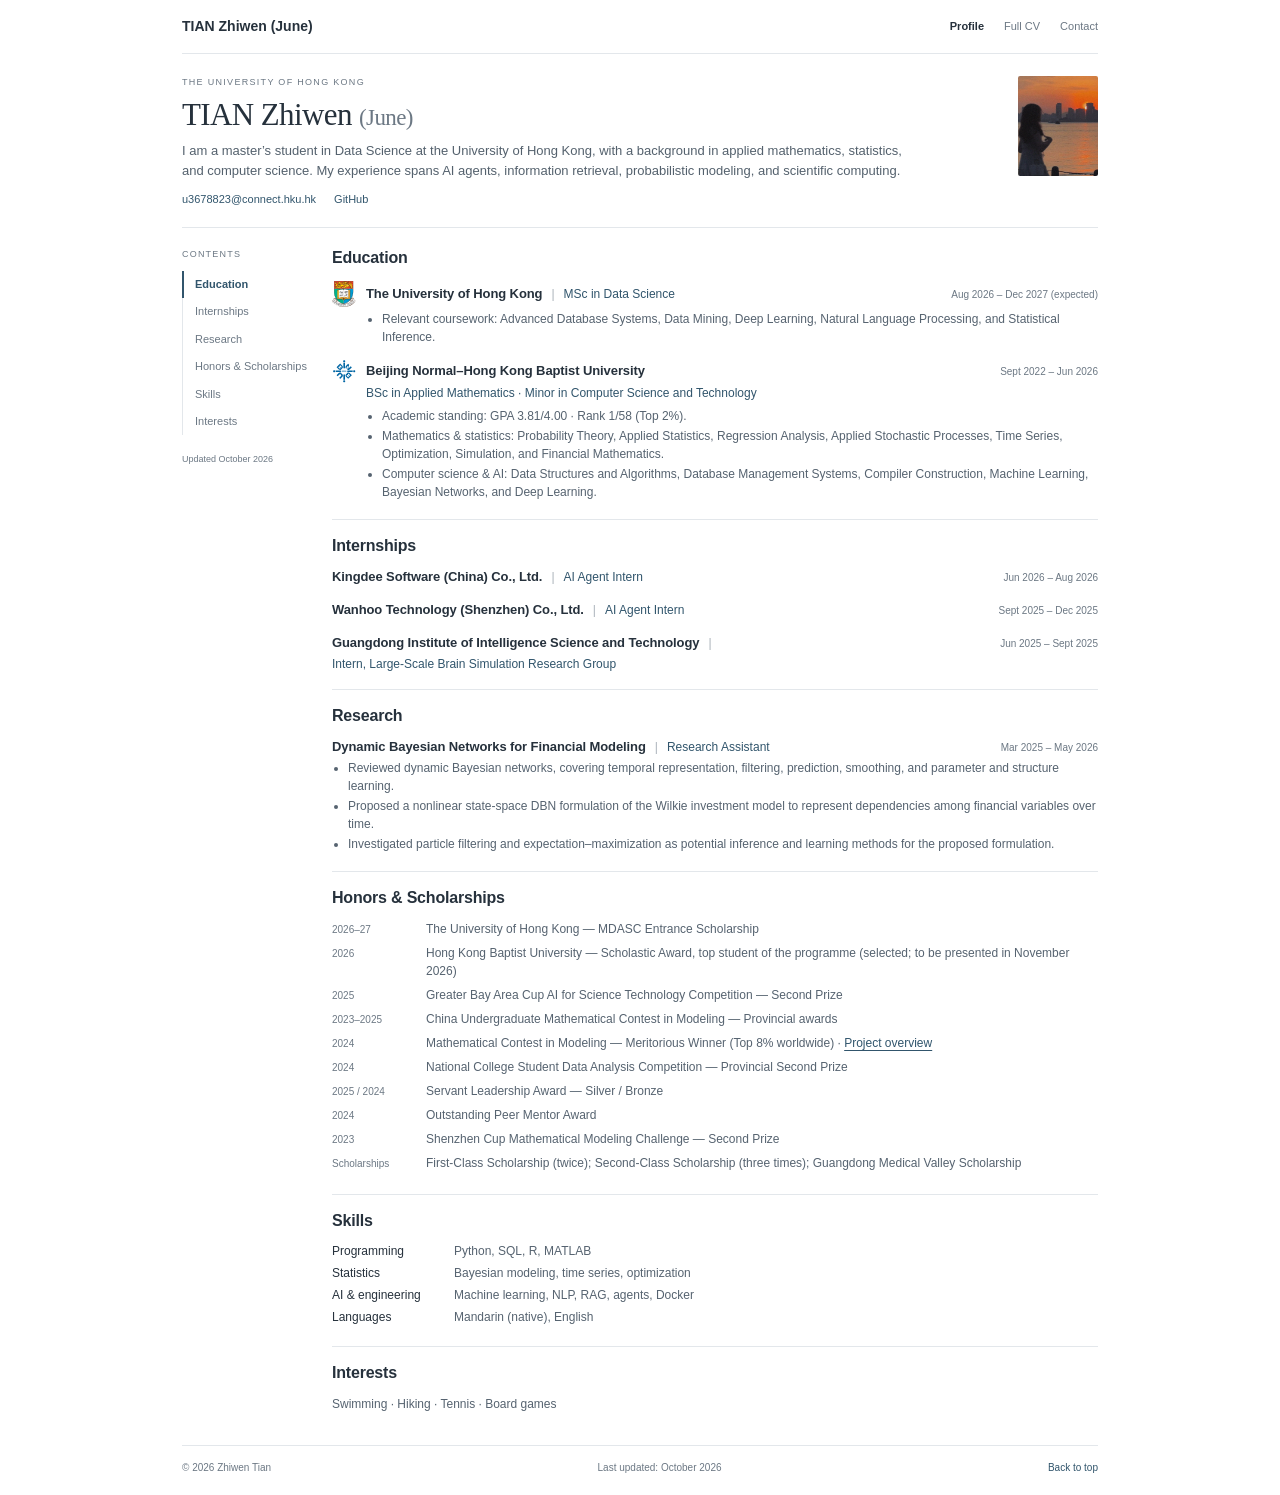
==== commit 74a2b3f6: "content: omit scholarship amount" ====
--- a/index.html
+++ b/index.html
@@ -1,2 +1,2 @@
 <!doctype html>
-<html lang="en"><head><meta charset="utf-8"><meta name="viewport" content="width=device-width, initial-scale=1"><title>TIAN Zhiwen (June) | Curriculum Vitae</title><meta name="description" content="Zhiwen Tian (June) — MSc in Data Science at the University of Hong Kong. Education, internships, research, and projects."><meta name="theme-color" content="#ffffff"><link rel="icon" href="/favicon.svg" type="image/svg+xml"><link rel="stylesheet" href="/resume.css?v=20261025-skills"><script src="/resume.js" defer></script></head><body><a class="skip-link" href="#main">Skip to content</a><div class="site-wrap"><header class="site-header"><a class="site-name" href="/">TIAN Zhiwen (June)</a><nav aria-label="Site navigation"><a href="/">Profile</a><a href="/cv.html">Full CV</a><a href="mailto:u3678823@connect.hku.hk">Contact</a></nav></header><main id="main"><section class="profile-header" id="top"><div><p class="overline">THE UNIVERSITY OF HONG KONG</p><h1>TIAN Zhiwen <span>(June)</span></h1><p class="bio">I am a master’s student in Data Science at the University of Hong Kong, with a background in applied mathematics, statistics, and computer science. My experience spans AI agents, information retrieval, probabilistic modeling, and scientific computing.</p><div class="profile-links"><a href="mailto:u3678823@connect.hku.hk">u3678823@connect.hku.hk</a><a href="https://github.com/quokka-lab">GitHub</a></div></div><img class="portrait" src="/personal.jpg" alt="Zhiwen Tian" width="116" height="144"></section><div class="content-grid"><aside class="section-index"><p>CONTENTS</p><nav aria-label="Main navigation"><a href="#education">Education</a><a href="#internships">Internships</a><a href="#research-experience">Research</a><a href="#awards">Honors &amp; Scholarships</a><a href="#skills">Skills</a><a href="#interests">Interests</a></nav><span>Updated October 2026</span></aside><div class="resume-content"><section id="education" class="resume-section" aria-labelledby="heading-education"><h2 id="heading-education">Education</h2><article class="entry"><div class="entry-heading"><div class="degree-label"><h3><span class="school-title"><img class="school-logo" src="/hku-emblem.svg" alt="The University of Hong Kong logo" loading="lazy"><span>The University of Hong Kong</span></span></h3><span class="role-separator" aria-hidden="true">|</span><p class="role">MSc in Data Science</p></div><p class="date">Aug 2026 – Dec 2027 (expected)</p></div><ul><li>Relevant coursework: Advanced Database Systems, Data Mining, Deep Learning, Natural Language Processing, and Statistical Inference.</li></ul></article><article class="entry"><div class="entry-heading"><h3><span class="school-title"><img class="school-logo" src="/bnbu-emblem.svg" alt="Beijing Normal–Hong Kong Baptist University logo" loading="lazy"><span>Beijing Normal–Hong Kong Baptist University</span></span></h3><p class="date">Sept 2022 – Jun 2026</p></div><p class="role">BSc in Applied Mathematics · Minor in Computer Science and Technology</p><ul><li>Academic standing: GPA 3.81/4.00 · Rank 1/58 (Top 2%).</li><li>Mathematics &amp; statistics: Probability Theory, Applied Statistics, Regression Analysis, Applied Stochastic Processes, Time Series, Optimization, Simulation, and Financial Mathematics.</li><li>Computer science &amp; AI: Data Structures and Algorithms, Database Management Systems, Compiler Construction, Machine Learning, Bayesian Networks, and Deep Learning.</li></ul></article></section><section id="internships" class="resume-section" aria-labelledby="heading-internships"><h2 id="heading-internships">Internships</h2><article class="entry"><div class="entry-heading"><div class="internship-label"><h3>Kingdee Software (China) Co., Ltd.</h3><span class="role-separator" aria-hidden="true">|</span><p class="role">AI Agent Intern</p></div><p class="date">Jun 2026 – Aug 2026</p></div></article><article class="entry"><div class="entry-heading"><div class="internship-label"><h3>Wanhoo Technology (Shenzhen) Co., Ltd.</h3><span class="role-separator" aria-hidden="true">|</span><p class="role">AI Agent Intern</p></div><p class="date">Sept 2025 – Dec 2025</p></div></article><article class="entry"><div class="entry-heading"><div class="internship-label"><h3>Guangdong Institute of Intelligence Science and Technology</h3><span class="role-separator" aria-hidden="true">|</span><p class="role">Intern, Large-Scale Brain Simulation Research Group</p></div><p class="date">Jun 2025 – Sept 2025</p></div></article></section><section id="research-experience" class="resume-section" aria-labelledby="heading-research-experience"><h2 id="heading-research-experience">Research</h2><article class="entry"><div class="entry-heading"><div class="internship-label"><h3>Dynamic Bayesian Networks for Financial Modeling</h3><span class="role-separator" aria-hidden="true">|</span><p class="role">Research Assistant</p></div><p class="date">Mar 2025 – May 2026</p></div><ul><li>Reviewed dynamic Bayesian networks, covering temporal representation, filtering, prediction, smoothing, and parameter and structure learning.</li><li>Proposed a nonlinear state-space DBN formulation of the Wilkie investment model to represent dependencies among financial variables over time.</li><li>Investigated particle filtering and expectation–maximization as potential inference and learning methods for the proposed formulation.</li></ul></article></section><section id="awards" class="resume-section" aria-labelledby="heading-awards"><h2 id="heading-awards">Honors &amp; Scholarships</h2><ul class="awards-list"><li><span class="award-year">2026–27</span><span>The University of Hong Kong — MDASC Entrance Scholarship (HK$20,000)</span></li><li><span class="award-year">2026</span><span>Hong Kong Baptist University — Scholastic Award, top student of the programme (selected; to be presented in November 2026)</span></li><li><span class="award-year">2025</span><span>Greater Bay Area Cup AI for Science Technology Competition — Second Prize</span></li><li><span class="award-year">2023–2025</span><span>China Undergraduate Mathematical Contest in Modeling — Provincial awards</span></li><li><span class="award-year">2024</span><span>Mathematical Contest in Modeling — Meritorious Winner (Top 8% worldwide) · <a href="/mcm.html">Project overview</a></span></li><li><span class="award-year">2024</span><span>National College Student Data Analysis Competition — Provincial Second Prize</span></li><li><span class="award-year">2025 / 2024</span><span>Servant Leadership Award — Silver / Bronze</span></li><li><span class="award-year">2024</span><span>Outstanding Peer Mentor Award</span></li><li><span class="award-year">2023</span><span>Shenzhen Cup Mathematical Modeling Challenge — Second Prize</span></li><li><span class="award-year">Scholarships</span><span>First-Class Scholarship (twice); Second-Class Scholarship (three times); Guangdong Medical Valley Scholarship</span></li></ul></section><section id="skills" class="resume-section" aria-labelledby="heading-skills"><h2 id="heading-skills">Skills</h2><dl class="skills-list"><div><dt>Programming</dt><dd>Python, SQL, R, MATLAB</dd></div><div><dt>Statistics</dt><dd>Bayesian modeling, time series, optimization</dd></div><div><dt>AI &amp; engineering</dt><dd>Machine learning, NLP, RAG, agents, Docker</dd></div><div><dt>Languages</dt><dd>Mandarin (native), English</dd></div></dl></section><section id="interests" class="resume-section" aria-labelledby="heading-interests"><h2 id="heading-interests">Interests</h2><p class="interests-list">Swimming · Hiking · Tennis · Board games</p></section></div></div></main><footer class="site-footer"><span>© 2026 Zhiwen Tian</span><span>Last updated: October 2026</span><a href="#top">Back to top</a></footer></div></body></html>+<html lang="en"><head><meta charset="utf-8"><meta name="viewport" content="width=device-width, initial-scale=1"><title>TIAN Zhiwen (June) | Curriculum Vitae</title><meta name="description" content="Zhiwen Tian (June) — MSc in Data Science at the University of Hong Kong. Education, internships, research, and projects."><meta name="theme-color" content="#ffffff"><link rel="icon" href="/favicon.svg" type="image/svg+xml"><link rel="stylesheet" href="/resume.css?v=20261025-skills"><script src="/resume.js" defer></script></head><body><a class="skip-link" href="#main">Skip to content</a><div class="site-wrap"><header class="site-header"><a class="site-name" href="/">TIAN Zhiwen (June)</a><nav aria-label="Site navigation"><a href="/">Profile</a><a href="/cv.html">Full CV</a><a href="mailto:u3678823@connect.hku.hk">Contact</a></nav></header><main id="main"><section class="profile-header" id="top"><div><p class="overline">THE UNIVERSITY OF HONG KONG</p><h1>TIAN Zhiwen <span>(June)</span></h1><p class="bio">I am a master’s student in Data Science at the University of Hong Kong, with a background in applied mathematics, statistics, and computer science. My experience spans AI agents, information retrieval, probabilistic modeling, and scientific computing.</p><div class="profile-links"><a href="mailto:u3678823@connect.hku.hk">u3678823@connect.hku.hk</a><a href="https://github.com/quokka-lab">GitHub</a></div></div><img class="portrait" src="/personal.jpg" alt="Zhiwen Tian" width="116" height="144"></section><div class="content-grid"><aside class="section-index"><p>CONTENTS</p><nav aria-label="Main navigation"><a href="#education">Education</a><a href="#internships">Internships</a><a href="#research-experience">Research</a><a href="#awards">Honors &amp; Scholarships</a><a href="#skills">Skills</a><a href="#interests">Interests</a></nav><span>Updated October 2026</span></aside><div class="resume-content"><section id="education" class="resume-section" aria-labelledby="heading-education"><h2 id="heading-education">Education</h2><article class="entry"><div class="entry-heading"><div class="degree-label"><h3><span class="school-title"><img class="school-logo" src="/hku-emblem.svg" alt="The University of Hong Kong logo" loading="lazy"><span>The University of Hong Kong</span></span></h3><span class="role-separator" aria-hidden="true">|</span><p class="role">MSc in Data Science</p></div><p class="date">Aug 2026 – Dec 2027 (expected)</p></div><ul><li>Relevant coursework: Advanced Database Systems, Data Mining, Deep Learning, Natural Language Processing, and Statistical Inference.</li></ul></article><article class="entry"><div class="entry-heading"><h3><span class="school-title"><img class="school-logo" src="/bnbu-emblem.svg" alt="Beijing Normal–Hong Kong Baptist University logo" loading="lazy"><span>Beijing Normal–Hong Kong Baptist University</span></span></h3><p class="date">Sept 2022 – Jun 2026</p></div><p class="role">BSc in Applied Mathematics · Minor in Computer Science and Technology</p><ul><li>Academic standing: GPA 3.81/4.00 · Rank 1/58 (Top 2%).</li><li>Mathematics &amp; statistics: Probability Theory, Applied Statistics, Regression Analysis, Applied Stochastic Processes, Time Series, Optimization, Simulation, and Financial Mathematics.</li><li>Computer science &amp; AI: Data Structures and Algorithms, Database Management Systems, Compiler Construction, Machine Learning, Bayesian Networks, and Deep Learning.</li></ul></article></section><section id="internships" class="resume-section" aria-labelledby="heading-internships"><h2 id="heading-internships">Internships</h2><article class="entry"><div class="entry-heading"><div class="internship-label"><h3>Kingdee Software (China) Co., Ltd.</h3><span class="role-separator" aria-hidden="true">|</span><p class="role">AI Agent Intern</p></div><p class="date">Jun 2026 – Aug 2026</p></div></article><article class="entry"><div class="entry-heading"><div class="internship-label"><h3>Wanhoo Technology (Shenzhen) Co., Ltd.</h3><span class="role-separator" aria-hidden="true">|</span><p class="role">AI Agent Intern</p></div><p class="date">Sept 2025 – Dec 2025</p></div></article><article class="entry"><div class="entry-heading"><div class="internship-label"><h3>Guangdong Institute of Intelligence Science and Technology</h3><span class="role-separator" aria-hidden="true">|</span><p class="role">Intern, Large-Scale Brain Simulation Research Group</p></div><p class="date">Jun 2025 – Sept 2025</p></div></article></section><section id="research-experience" class="resume-section" aria-labelledby="heading-research-experience"><h2 id="heading-research-experience">Research</h2><article class="entry"><div class="entry-heading"><div class="internship-label"><h3>Dynamic Bayesian Networks for Financial Modeling</h3><span class="role-separator" aria-hidden="true">|</span><p class="role">Research Assistant</p></div><p class="date">Mar 2025 – May 2026</p></div><ul><li>Reviewed dynamic Bayesian networks, covering temporal representation, filtering, prediction, smoothing, and parameter and structure learning.</li><li>Proposed a nonlinear state-space DBN formulation of the Wilkie investment model to represent dependencies among financial variables over time.</li><li>Investigated particle filtering and expectation–maximization as potential inference and learning methods for the proposed formulation.</li></ul></article></section><section id="awards" class="resume-section" aria-labelledby="heading-awards"><h2 id="heading-awards">Honors &amp; Scholarships</h2><ul class="awards-list"><li><span class="award-year">2026–27</span><span>The University of Hong Kong — MDASC Entrance Scholarship</span></li><li><span class="award-year">2026</span><span>Hong Kong Baptist University — Scholastic Award, top student of the programme (selected; to be presented in November 2026)</span></li><li><span class="award-year">2025</span><span>Greater Bay Area Cup AI for Science Technology Competition — Second Prize</span></li><li><span class="award-year">2023–2025</span><span>China Undergraduate Mathematical Contest in Modeling — Provincial awards</span></li><li><span class="award-year">2024</span><span>Mathematical Contest in Modeling — Meritorious Winner (Top 8% worldwide) · <a href="/mcm.html">Project overview</a></span></li><li><span class="award-year">2024</span><span>National College Student Data Analysis Competition — Provincial Second Prize</span></li><li><span class="award-year">2025 / 2024</span><span>Servant Leadership Award — Silver / Bronze</span></li><li><span class="award-year">2024</span><span>Outstanding Peer Mentor Award</span></li><li><span class="award-year">2023</span><span>Shenzhen Cup Mathematical Modeling Challenge — Second Prize</span></li><li><span class="award-year">Scholarships</span><span>First-Class Scholarship (twice); Second-Class Scholarship (three times); Guangdong Medical Valley Scholarship</span></li></ul></section><section id="skills" class="resume-section" aria-labelledby="heading-skills"><h2 id="heading-skills">Skills</h2><dl class="skills-list"><div><dt>Programming</dt><dd>Python, SQL, R, MATLAB</dd></div><div><dt>Statistics</dt><dd>Bayesian modeling, time series, optimization</dd></div><div><dt>AI &amp; engineering</dt><dd>Machine learning, NLP, RAG, agents, Docker</dd></div><div><dt>Languages</dt><dd>Mandarin (native), English</dd></div></dl></section><section id="interests" class="resume-section" aria-labelledby="heading-interests"><h2 id="heading-interests">Interests</h2><p class="interests-list">Swimming · Hiking · Tennis · Board games</p></section></div></div></main><footer class="site-footer"><span>© 2026 Zhiwen Tian</span><span>Last updated: October 2026</span><a href="#top">Back to top</a></footer></div></body></html>
